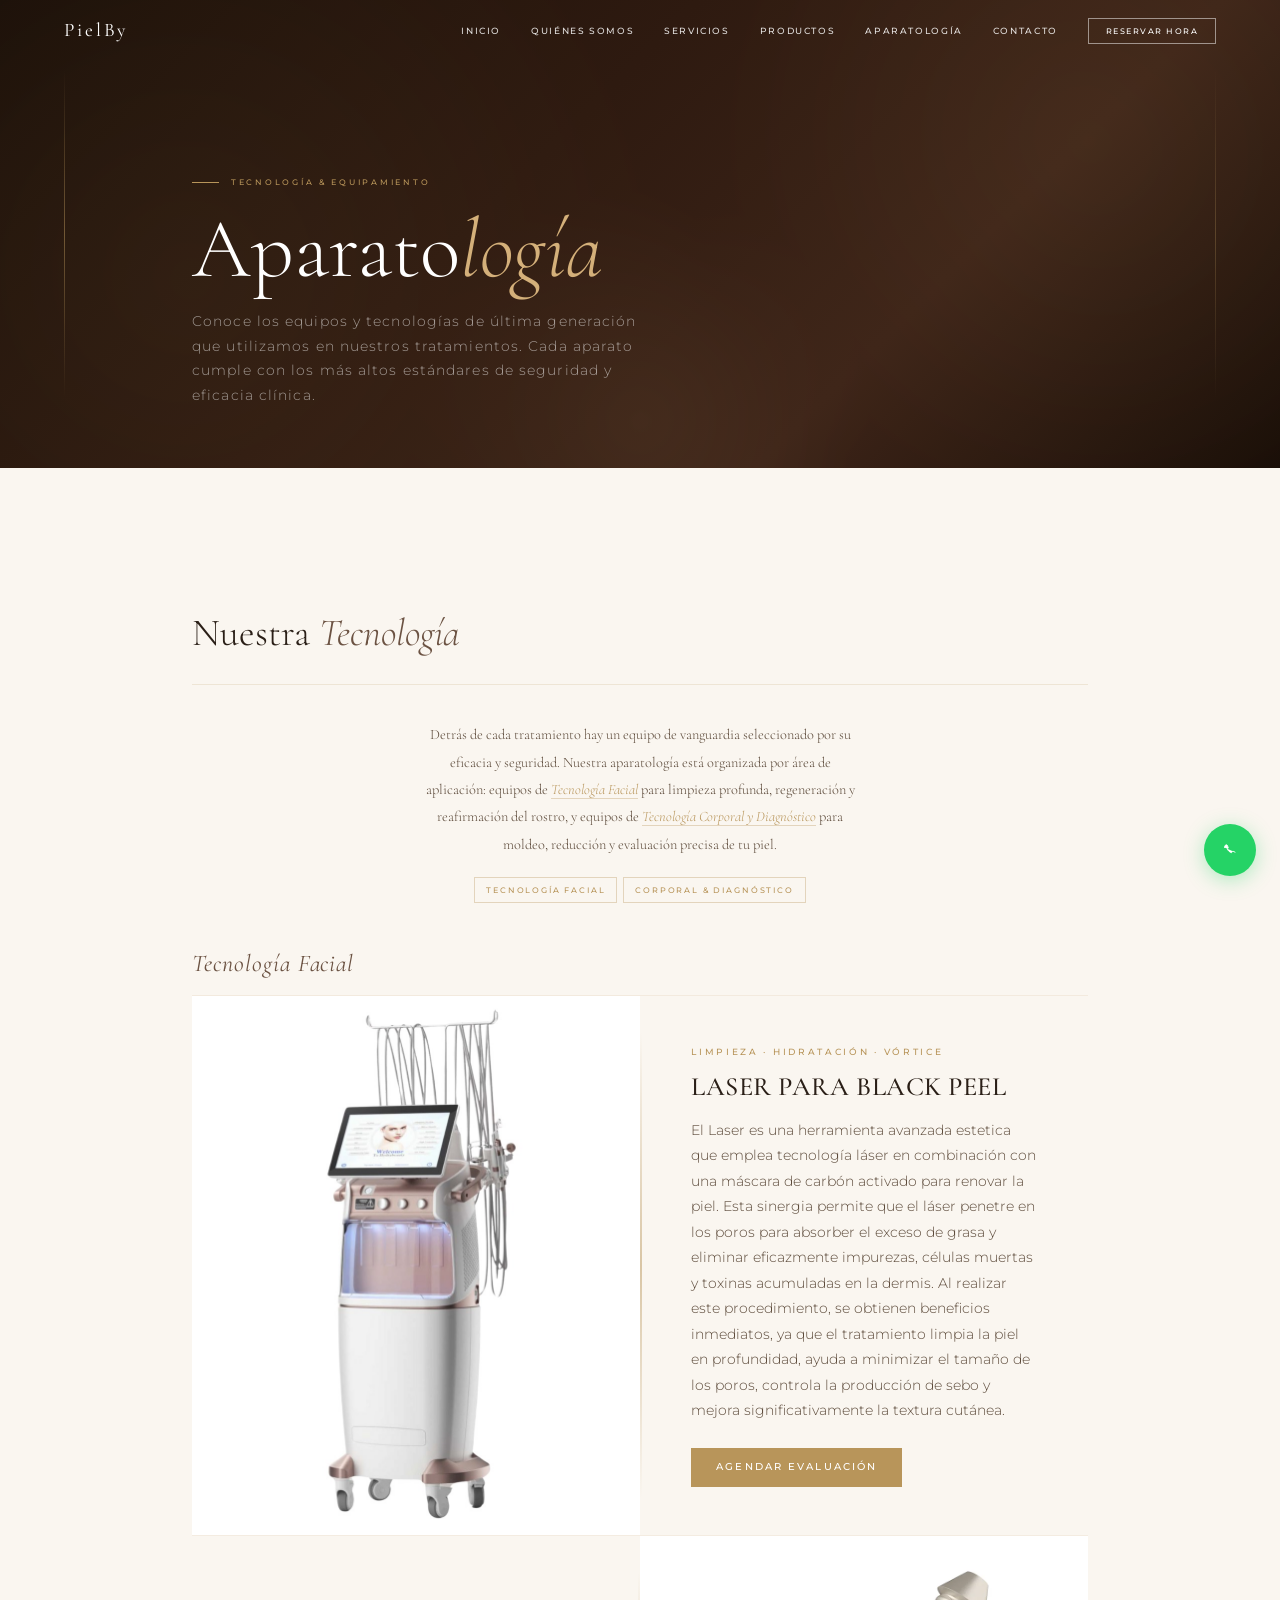
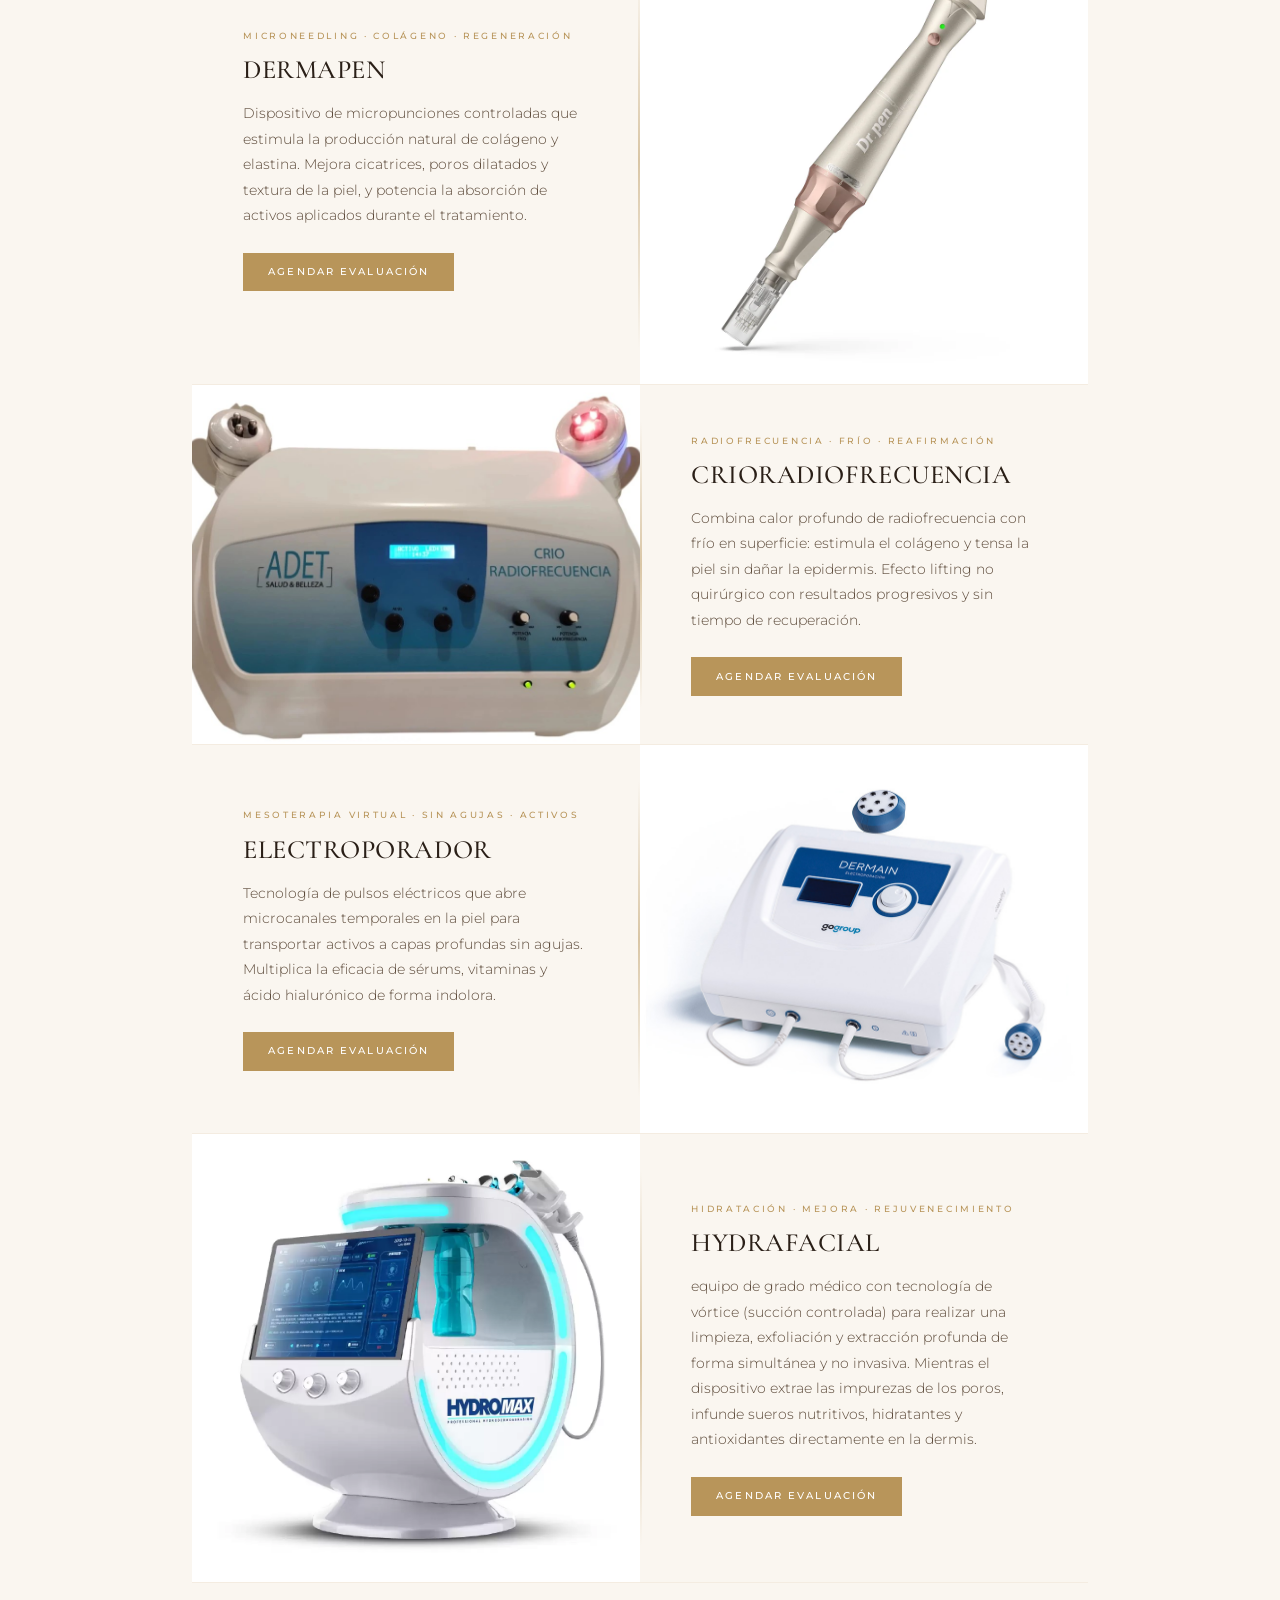
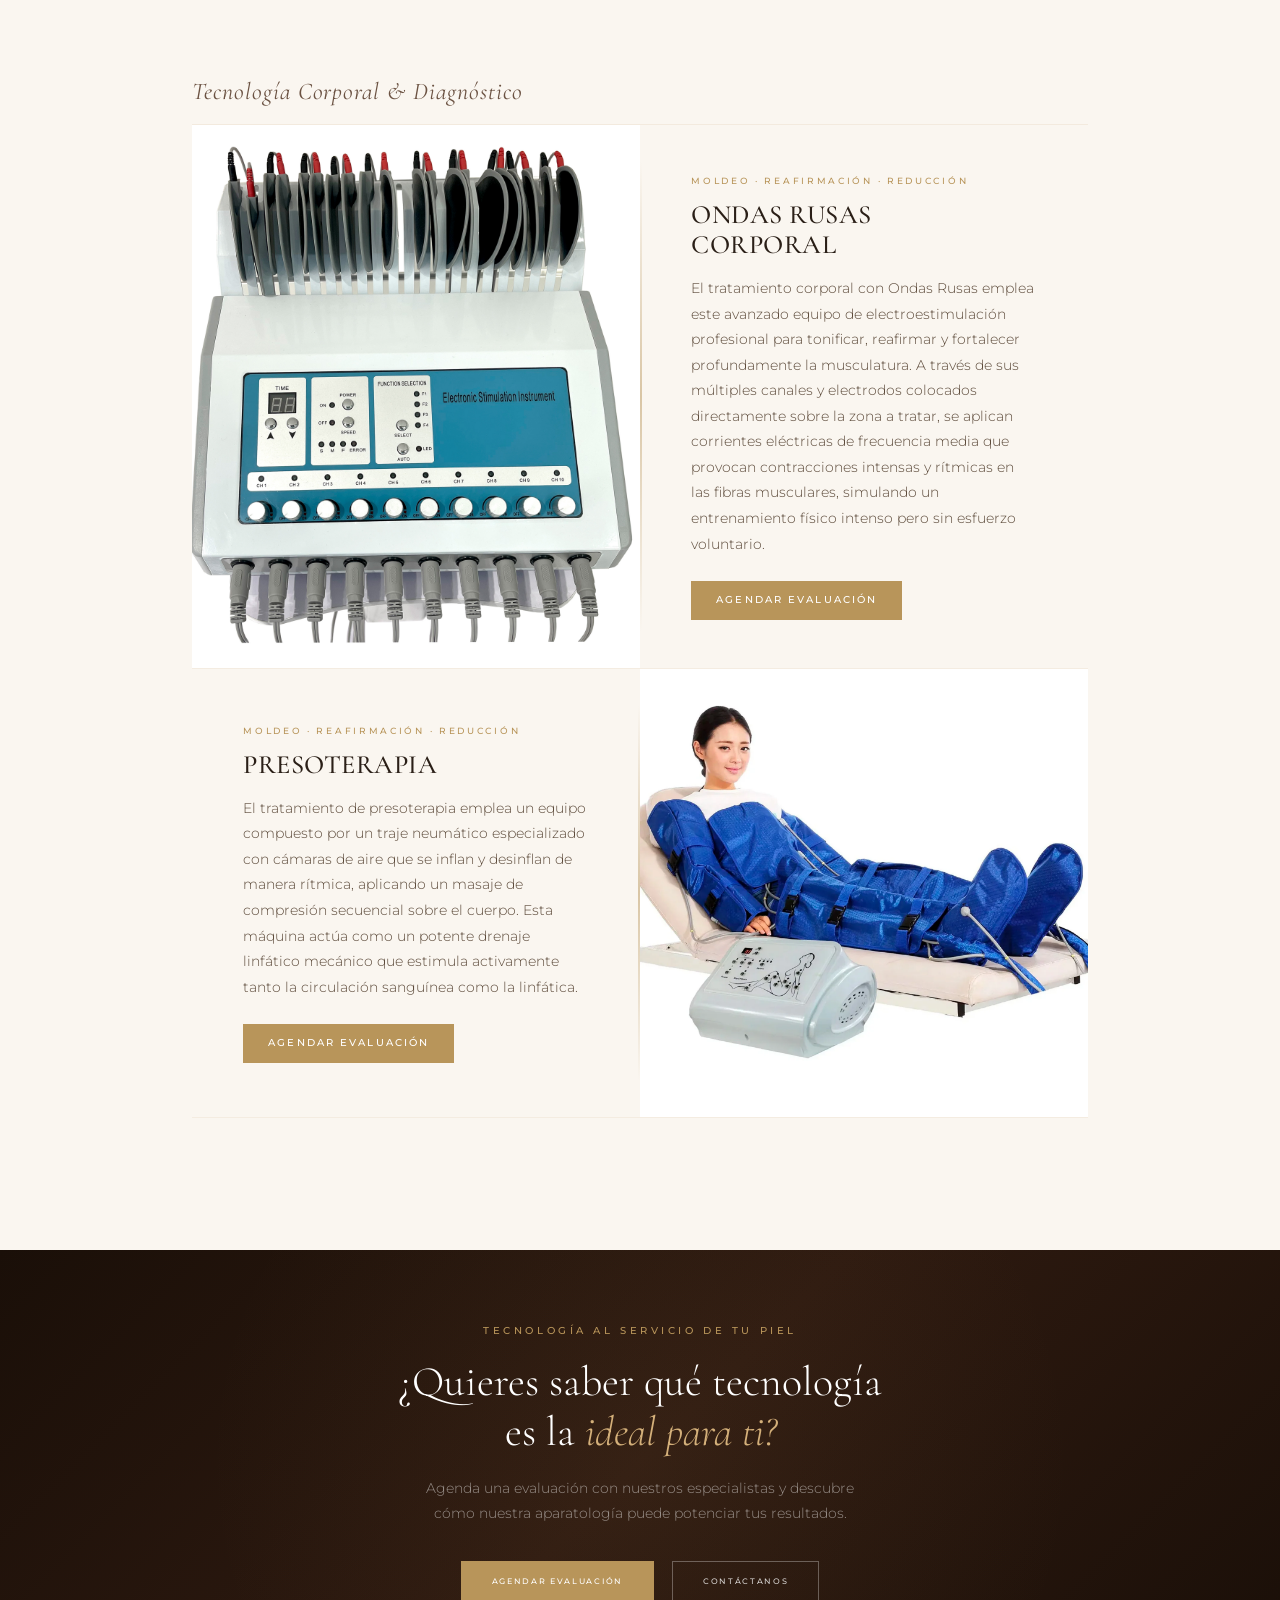
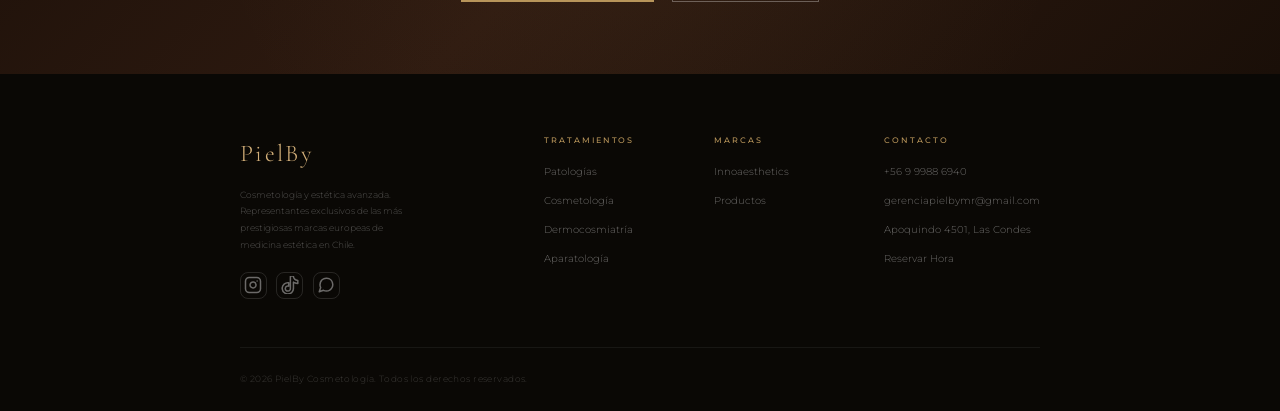
==== aparatologia.html @ c0ce4a3a "Realizando renovacion completa al apartado servicios con indicaciones entregadas, cambios en estruct" ====
<!DOCTYPE html>
<html lang="es">
<head>
  <meta charset="UTF-8" />
  <meta name="viewport" content="width=device-width, initial-scale=1.0" />
  <title>PielBy — Aparatología & Tecnología</title>
  <link rel="preconnect" href="https://fonts.googleapis.com" />
  <link rel="preconnect" href="https://fonts.gstatic.com" crossorigin />
  <link href="https://fonts.googleapis.com/css2?family=Cormorant+Garamond:ital,wght@0,300;0,400;0,500;0,600;1,300;1,400&family=Montserrat:wght@300;400;500&display=swap" rel="stylesheet" />
  <link rel="stylesheet" href="style.css">
  <link rel="icon" type="image/svg+xml" href="Recursos/favicon.svg">
  <style>

    /* ── PAGE HERO (Heredado de servicios.html) ── */
    .page-hero {
      min-height: max(52vh, 22.5rem);
      position: relative; display: flex; align-items: flex-end;
      /* Reserva la franja de la navbar: el contenido nunca queda debajo de ella */
      overflow: hidden; padding-top: calc(var(--nav-h) + 1rem); padding-bottom: 5rem;
    }
    .page-hero-bg {
      position: absolute; inset: 0;
      background: linear-gradient(135deg, #1a0f08 0%, #2e1a10 40%, #3d2418 70%, #1a0f08 100%);
    }
    .page-hero-pattern {
      position: absolute; inset: 0; opacity: 0.07;
      background-image:
        radial-gradient(circle at 15% 60%, #b8955a 0%, transparent 45%),
        radial-gradient(circle at 85% 30%, #b8955a 0%, transparent 35%),
        radial-gradient(circle at 50% 90%, #d4b07a 0%, transparent 30%);
    }
    .page-hero-line-left {
      position: absolute; left: 5vw; top: 15%; bottom: 15%;
      width: 1px; background: linear-gradient(to bottom, transparent, rgba(184,149,90,0.5), transparent);
    }
    .page-hero-line-right {
      position: absolute; right: 5vw; top: 15%; bottom: 15%;
      width: 1px; background: linear-gradient(to bottom, transparent, rgba(184,149,90,0.3), transparent);
    }
    .page-hero-content {
      position: relative; z-index: 2; padding: 0 10vw; width: 100%;
      opacity: 0; transform: translateY(20px);
      animation: heroReveal 1s ease 0.1s forwards;
    }
    @keyframes heroReveal { to { opacity:1; transform:translateY(0); } }
    .page-hero-eyebrow {
      font-size: 0.65rem; font-weight: 500; letter-spacing: 0.35em;
      text-transform: uppercase; color: var(--gold);
      margin-bottom: 1.2rem; display: flex; align-items: center; gap: 1rem;
    }
    .page-hero-eyebrow::before { content:''; width:2.25rem; height:1px; background:var(--gold); flex-shrink:0; }
    .page-hero-title {
      font-family: 'Cormorant Garamond', serif;
      font-size: clamp(3rem, 7vw, 7rem);
      font-weight: 300; line-height: 1.08; color: var(--white);
    }
    .page-hero-title em { font-style: italic; color: var(--gold-light); }
    .page-hero-sub {
      font-size: 1.15rem; font-weight: 300; letter-spacing: 0.08em;
      color: rgba(255,255,255,0.55); max-width: 50ch; line-height: 1.8; margin-top: 1.2rem;
    }

    /* ══════════════════════════════════════
       CATEGORY BLOCK (Heredado de servicios.html)
    ══════════════════════════════════════ */
    .cat-block { background: var(--cream); }

    .cat-heading {
      padding: 5rem 10vw 0;
      display: flex; align-items: flex-end; justify-content: space-between; gap: 2rem;
      flex-wrap: wrap;
    }
    .cat-title {
      font-family: 'Cormorant Garamond', serif;
      font-size: clamp(2rem, 4vw, 3.2rem);
      font-weight: 300; color: var(--text-dark); line-height: 1.1;
    }
    .cat-title em { font-style: italic; color: var(--brown-mid); }
    .cat-divider {
      margin: 2.5rem 10vw 0;
      height: 1px; background: rgba(184,149,90,0.18);
    }

    /* ── CATEGORY DESCRIPTION ── */
    .cat-desc {
      padding: 3rem 10vw 0;
      display: flex; gap: 4rem; align-items: flex-start; flex-wrap: wrap;
      justify-content: center; text-align: center;
    }
    .cat-desc-text { flex: 1; min-width: 14.5rem; }
    .cat-desc-intro {
      font-family: 'Cormorant Garamond', serif;
      font-size: clamp(1rem, 1.4vw, 1.2rem);
      font-weight: 300; color: var(--text-mid);
      line-height: 1.9; max-width: 62ch; margin: 0 auto;
    }
    .cat-desc-intro a {
      color: var(--gold); text-decoration: none;
      border-bottom: 1px solid rgba(184,149,90,0.35);
      transition: color 0.25s, border-color 0.25s; font-style: italic;
    }
    .cat-desc-intro a:hover { color: var(--brown); border-color: var(--brown); }
    .cat-desc-tags {
      display: flex; flex-wrap: wrap; gap: 0.5rem;
      margin-top: 1.6rem; justify-content: center;
    }
    .cat-desc-tag {
      font-size: 0.7rem; font-weight: 500; letter-spacing: 0.22em;
      text-transform: uppercase; color: var(--gold);
      border: 1px solid rgba(184,149,90,0.35);
      padding: 0.4rem 0.9rem; text-decoration: none;
      transition: background 0.25s, color 0.25s;
    }
    .cat-desc-tag:hover { background: var(--gold); color: var(--white); }

    /* ══════════════════════════════════════
       SUBCATEGORY BLOCK
    ══════════════════════════════════════ */
    .subcat-block { padding: 0 10vw; }
    .subcat-header {
      padding-top: 4rem;
      display: flex; align-items: center; gap: 1.5rem;
      opacity: 0; transform: translateY(16px);
      transition: opacity 0.7s ease, transform 0.7s ease;
    }
    .subcat-header.visible { opacity: 1; transform: translateY(0); }
    .subcat-title {
      font-family: 'Cormorant Garamond', serif;
      font-size: clamp(1.4rem, 2.5vw, 2rem);
      font-weight: 400; color: var(--text-dark); line-height: 1.1; letter-spacing: 0.04em;
    }
    .subcat-title em { font-style: italic; color: var(--brown-mid); }
    .subcat-divider { margin: 1.5rem 0 0; height: 1px; background: rgba(184,149,90,0.12); }
    .subcat-block .treatment-list { padding-left: 0; padding-right: 0; }
    .subcat-block .tr-body { padding-left: 4vw; padding-right: 4vw; }

    /* ══════════════════════════════════════
       TREATMENT ROW (imagen + texto)
    ══════════════════════════════════════ */
    .treatment-list { padding-bottom: 4rem; }
    .tr-row {
      display: grid; grid-template-columns: 1fr 1fr;
      min-height: 23.5rem;
      border-bottom: 1px solid rgba(184,149,90,0.1);
      opacity: 0; transform: translateY(28px);
      transition: opacity 0.8s ease, transform 0.8s ease;
    }
    .tr-row.visible { opacity:1; transform:translateY(0); }
    .tr-row:nth-child(even) { direction: rtl; }
    .tr-row:nth-child(even) > * { direction: ltr; }
    .tr-img { position: relative; overflow: hidden; background: var(--cream-dark); }
    .tr-img img { width: 100%; height: 100%; object-fit: cover; display: block; transition: transform 0.7s ease; }
    .tr-row:hover .tr-img img { transform: scale(1.04); }
    .tr-num { display: none; }
    .tr-body {
      padding: 4rem 5vw;
      display: flex; flex-direction: column; justify-content: center; position: relative;
    }
    .tr-body::before {
      content: ''; position: absolute; top: 3rem; bottom: 3rem; left: 0;
      width: 2px;
      background: linear-gradient(to bottom, transparent, var(--gold), transparent);
      opacity: 0.5;
    }
    .tr-row:nth-child(even) .tr-body::before { left: auto; right: 0; }
    .tr-tag {
      font-size: 0.75rem; font-weight: 500; letter-spacing: 0.3em;
      text-transform: uppercase; color: var(--gold); margin-bottom: 1rem;
    }
    .tr-name {
      font-family: 'Cormorant Garamond', serif;
      font-size: clamp(1.5rem, 2.6vw, 2.2rem);
      font-weight: 500; letter-spacing: 0.02em;
      text-transform: uppercase; color: var(--text-dark);
      line-height: 1.15; margin-bottom: 1.3rem;
    }
    .tr-desc {
      font-size: 1.15rem; font-weight: 300;
      color: var(--text-mid); line-height: 1.85;
      margin-bottom: 2rem; max-width: 46ch;
    }
    .tr-cta {
      display: inline-flex; align-items: center; gap: 0.6rem;
      font-size: 0.8rem; font-weight: 500; letter-spacing: 0.22em;
      text-transform: uppercase; color: var(--white);
      background: var(--gold); padding: 0.85rem 2rem;
      text-decoration: none; border: 1px solid var(--gold);
      align-self: flex-start; transition: background 0.3s, transform 0.3s;
    }
    .tr-cta:hover { background: var(--brown); border-color: var(--brown); transform: translateY(-2px); }

    /* ── CTA BANNER ── */
    .cta-banner {
      background: linear-gradient(135deg, #1a0f08 0%, #2e1a10 50%, #1a0f08 100%);
      padding: 6rem 10vw; text-align: center; position: relative; overflow: hidden;
    }
    .cta-banner::before {
      content: ''; position: absolute; inset: 0; opacity: 0.06;
      background: radial-gradient(circle at 50% 50%, #b8955a 0%, transparent 65%);
    }
    .cta-banner-inner { position: relative; z-index: 1; }
    .cta-banner-tag {
      font-size: 0.85rem; font-weight: 500; letter-spacing: 0.35em;
      text-transform: uppercase; color: var(--gold); margin-bottom: 1.5rem; display: block;
    }
    .cta-banner-title {
      font-family: 'Cormorant Garamond', serif;
      font-size: clamp(2rem, 4vw, 3.5rem);
      font-weight: 300; color: var(--white); line-height: 1.2; margin-bottom: 1.5rem;
    }
    .cta-banner-title em { font-style: italic; color: var(--gold-light); }
    .cta-banner-sub {
      font-size: 1.15rem; font-weight: 300; color: rgba(255,255,255,0.5);
      max-width: 48ch; margin: 0 auto 3rem; line-height: 1.8;
    }
    .cta-banner-actions { display: flex; gap: 1.5rem; justify-content: center; flex-wrap: wrap; }

    /* ── RESPONSIVE ── */
    @media (max-width: 900px) {
      .tr-row { grid-template-columns: 1fr; min-height: auto; }
      .tr-row:nth-child(even) { direction: ltr; }
      .tr-img { height: 300px; }
      .tr-body { padding: 3rem 6vw; }
      .tr-body::before { top:0; bottom:0; left:0 !important; right:auto !important; }
      .cat-heading { padding: 4rem 6vw 0; }
      .cat-divider { margin: 2rem 6vw 0; }
      .page-hero-content { padding: 0 6vw; }
      .cta-banner { padding: 4.5rem 6vw; }
      .cat-desc { padding: 2rem 6vw 0; gap: 2rem; }
      .subcat-block { padding: 0 6vw; }
      .subcat-block .tr-body { padding-left: 5vw; padding-right: 5vw; }
    }
    @media (max-width: 600px) {
      .tr-body { padding: 2.5rem 5vw; }
      .tr-img { height: 240px; }
      .subcat-block { padding: 0 4vw; }
    }
  </style>
</head>
<body>

<!-- NAV -->
<nav id="navbar">
  <a href="index.html" class="nav-logo">PielBy</a>
  <ul class="nav-links">
    <li><a href="/index.html#inicio">Inicio</a></li>
    <li><a href="/index.html#nosotros">Quiénes Somos</a></li>  
    <li><a href="/servicios.html">Servicios</a></li>
    <li><a href="/productos.html">Productos</a></li>
    <li><a href="/aparatologia.html">Aparatología</a></li>
    <li><a href="/index.html#contacto">Contacto</a></li>
    <li><a href="https://wa.me/56999886940" class="nav-cta">Reservar Hora</a></li>
  </ul>
  <button class="hamburger" id="hamburger" aria-label="Menú">
    <span></span><span></span><span></span>
  </button>
</nav>

<!-- MOBILE MENU -->
<div class="mobile-menu" id="mobileMenu">
  <button class="mobile-close" id="mobileClose" aria-label="Cerrar menú">✕</button>
  <a href="index.html#inicio" class="mobile-link">Inicio</a>
  <a href="index.html#nosotros" class="mobile-link">Nosotros</a>
  <a href="servicios.html" class="mobile-link">Servicios</a>
  <a href="aparatologia.html" class="mobile-link" style="color:var(--gold)">Aparatología</a>
  <a href="productos.html" class="mobile-link">Productos</a>
  <a href="index.html#contacto" class="mobile-link">Contacto</a>
  <a href="https://wa.me/56999886940" class="mobile-link" style="color: var(--gold);">Reservar Hora</a>
</div>

<!-- PAGE HERO -->
<section class="page-hero">
  <div class="page-hero-bg"></div>
  <div class="page-hero-pattern"></div>
  <div class="page-hero-line-left"></div>
  <div class="page-hero-line-right"></div>
  <div class="page-hero-content">
    <p class="page-hero-eyebrow">Tecnología & Equipamiento</p>
    <h1 class="page-hero-title">Aparato<em>logía</em></h1>
    <p class="page-hero-sub">Conoce los equipos y tecnologías de última generación que utilizamos en nuestros tratamientos. Cada aparato cumple con los más altos estándares de seguridad y eficacia clínica.</p>
  </div>
</section>

<!-- ══════════════════════════════════════════
     APARATOLOGÍA
══════════════════════════════════════════ -->
<section class="cat-block" id="aparatologia">

  <div class="cat-heading reveal">
    <div>
      <h2 class="cat-title">Nuestra <em>Tecnología</em></h2>
    </div>
  </div>
  <div class="cat-divider"></div>

  <div class="cat-desc reveal">
    <div class="cat-desc-text">
      <p class="cat-desc-intro">
        Detrás de cada tratamiento hay un equipo de vanguardia seleccionado por su eficacia y seguridad.
        Nuestra aparatología está organizada por área de aplicación:
        equipos de <a href="#ap-facial">Tecnología Facial</a> para limpieza profunda, regeneración
        y reafirmación del rostro, y equipos de <a href="#ap-corporal">Tecnología Corporal y Diagnóstico</a>
        para moldeo, reducción y evaluación precisa de tu piel.
      </p>
      <div class="cat-desc-tags">
        <a href="#ap-facial" class="cat-desc-tag">Tecnología Facial</a>
        <a href="#ap-corporal" class="cat-desc-tag">Corporal & Diagnóstico</a>
      </div>
    </div>
  </div>

  <!-- ── Subcategoría: Tecnología Facial ── -->
  <div class="subcat-block" id="ap-facial">
    <div class="subcat-header">
      <div class="subcat-info">
        <h3 class="subcat-title"><em>Tecnología Facial</em></h3>
      </div>
    </div>
    <div class="subcat-divider"></div>
    <div class="treatment-list">
      <div class="tr-row">
        <div class="tr-img">
          <img src="Recursos/img/Laser.jpeg" alt="Equipo Laser para Black Peel" loading="lazy">
          <div class="tr-num">01</div>
        </div>
        <div class="tr-body">
          <span class="tr-tag">Limpieza · Hidratación · Vórtice</span>
          <h3 class="tr-name">Laser para Black Peel</h3>
          <p class="tr-desc">El Laser es una herramienta avanzada estetica que emplea tecnología láser en combinación con una máscara de carbón activado para renovar la piel. Esta sinergia permite que el láser penetre en los poros para absorber el exceso de grasa y eliminar eficazmente impurezas, células muertas y toxinas acumuladas en la dermis. Al realizar este procedimiento, se obtienen beneficios inmediatos, ya que el tratamiento limpia la piel en profundidad, ayuda a minimizar el tamaño de los poros, controla la producción de sebo y mejora significativamente la textura cutánea.</p>
          <a href="https://wa.me/56999886940" class="tr-cta">Agendar evaluación</a>
        </div>
      </div>
      <div class="tr-row">
        <div class="tr-img">
          <img src="Recursos/img/Dermapen.webp" alt="Equipo Dermapen de microneedling" loading="lazy">
          <div class="tr-num">02</div>
        </div>
        <div class="tr-body">
          <span class="tr-tag">Microneedling · Colágeno · Regeneración</span>
          <h3 class="tr-name">Dermapen</h3>
          <p class="tr-desc">Dispositivo de micropunciones controladas que estimula la producción natural de colágeno y elastina. Mejora cicatrices, poros dilatados y textura de la piel, y potencia la absorción de activos aplicados durante el tratamiento.</p>
          <a href="https://wa.me/56999886940" class="tr-cta">Agendar evaluación</a>
        </div>
      </div>
      <div class="tr-row">
        <div class="tr-img">
          <img src="Recursos/img/Cryoradiofrecuencia.jpg" alt="Equipo de crioradiofrecuencia facial" loading="lazy">
          <div class="tr-num">03</div>
        </div>
        <div class="tr-body">
          <span class="tr-tag">Radiofrecuencia · Frío · Reafirmación</span>
          <h3 class="tr-name">Crioradiofrecuencia</h3>
          <p class="tr-desc">Combina calor profundo de radiofrecuencia con frío en superficie: estimula el colágeno y tensa la piel sin dañar la epidermis. Efecto lifting no quirúrgico con resultados progresivos y sin tiempo de recuperación.</p>
          <a href="https://wa.me/56999886940" class="tr-cta">Agendar evaluación</a>
        </div>
      </div>
      <div class="tr-row">
        <div class="tr-img">
          <img src="Recursos/img/Electroporador.jpg" alt="Electroporador de mesoterapia" loading="lazy">
          <div class="tr-num">04</div>
        </div>
        <div class="tr-body">
          <span class="tr-tag">Mesoterapia virtual · Sin agujas · Activos</span>
          <h3 class="tr-name">Electroporador</h3>
          <p class="tr-desc">Tecnología de pulsos eléctricos que abre microcanales temporales en la piel para transportar activos a capas profundas sin agujas. Multiplica la eficacia de sérums, vitaminas y ácido hialurónico de forma indolora.</p>
          <a href="https://wa.me/56999886940" class="tr-cta">Agendar evaluación</a>
        </div>
      </div>
      <div class="tr-row">
        <div class="tr-img">
          <img src="Recursos/img/Hydrafacial.webp" alt="Tecnología para la hidratacion de la piel" loading="lazy">
          <div class="tr-num">02</div>
        </div>
        <div class="tr-body">
          <span class="tr-tag">Hidratación · Mejora · Rejuvenecimiento</span>
          <h3 class="tr-name">Hydrafacial</h3>
          <p class="tr-desc">equipo de grado médico con tecnología de vórtice (succión controlada) para realizar una limpieza, exfoliación y extracción profunda de forma simultánea y no invasiva. Mientras el dispositivo extrae las impurezas de los poros, infunde sueros nutritivos, hidratantes y antioxidantes directamente en la dermis.</p>
          <a href="https://wa.me/56999886940" class="tr-cta">Agendar evaluación</a>
        </div>
      </div>
    </div>
  </div>

  <!-- ── Subcategoría: Tecnología Corporal & Diagnóstico ── -->
  <div class="subcat-block" id="ap-corporal">
    <div class="subcat-header">
      <div class="subcat-info">
        <h3 class="subcat-title"><em>Tecnología Corporal & Diagnóstico</em></h3>
      </div>
    </div>
    <div class="subcat-divider"></div>
    <div class="treatment-list">
      <div class="tr-row">
        <div class="tr-img">
          <img src="Recursos/img/Ondas Rusas.jpg" alt="Equipo de Ondas Rusas" loading="lazy">
          <div class="tr-num">01</div>
        </div>
        <div class="tr-body">
          <span class="tr-tag">Moldeo · Reafirmación · Reducción</span>
          <h3 class="tr-name">Ondas Rusas<br>Corporal</h3>
          <p class="tr-desc">El tratamiento corporal con Ondas Rusas emplea este avanzado equipo de electroestimulación profesional para tonificar, reafirmar y fortalecer profundamente la musculatura. A través de sus múltiples canales y electrodos colocados directamente sobre la zona a tratar, se aplican corrientes eléctricas de frecuencia media que provocan contracciones intensas y rítmicas en las fibras musculares, simulando un entrenamiento físico intenso pero sin esfuerzo voluntario.</p>
          <a href="https://wa.me/56999886940" class="tr-cta">Agendar evaluación</a>
        </div>
      </div>
      <div class="tr-row">
        <div class="tr-img">
          <img src="Recursos/img/Presoterapia.webp" alt="Equipo de Presoterapia" loading="lazy">
          <div class="tr-num">01</div>
        </div>
        <div class="tr-body">
          <span class="tr-tag">Moldeo · Reafirmación · Reducción</span>
          <h3 class="tr-name">Presoterapia</h3>
          <p class="tr-desc">El tratamiento de presoterapia emplea un equipo compuesto por un traje neumático especializado con cámaras de aire que se inflan y desinflan de manera rítmica, aplicando un masaje de compresión secuencial sobre el cuerpo. Esta máquina actúa como un potente drenaje linfático mecánico que estimula activamente tanto la circulación sanguínea como la linfática.</p>
          <a href="https://wa.me/56999886940" class="tr-cta">Agendar evaluación</a>
        </div>
      </div>
    </div>
  </div>

</section>

<!-- CTA BANNER -->
<div class="cta-banner">
  <div class="cta-banner-inner">
    <span class="cta-banner-tag">Tecnología al servicio de tu piel</span>
    <h2 class="cta-banner-title">¿Quieres saber qué tecnología<br>es la <em>ideal para ti?</em></h2>
    <p class="cta-banner-sub">Agenda una evaluación con nuestros especialistas y descubre cómo nuestra aparatología puede potenciar tus resultados.</p>
    <div class="cta-banner-actions">
      <a href="https://wa.me/56999886940" class="btn-primary">Agendar Evaluación</a>
      <a href="index.html#contacto" class="btn-ghost">Contáctanos</a>
    </div>
  </div>
</div>

<!-- FOOTER -->
<footer>
  <div class="footer-grid">
    <div>
      <div class="footer-brand">PielBy</div>
      <p class="footer-tagline">Cosmetología y estética avanzada. Representantes exclusivos de las más prestigiosas marcas europeas de medicina estética en Chile.</p>
      <div class="footer-social">
        <a href="https://www.instagram.com/pielbymariarodriguez_chile" target="_blank" rel="noopener" class="social-btn" aria-label="Instagram">
          <svg width="18" height="18" viewBox="0 0 24 24" fill="none" stroke="currentColor" stroke-width="2" stroke-linecap="round" stroke-linejoin="round"><rect x="2" y="2" width="20" height="20" rx="5" ry="5"></rect><path d="M16 11.37A4 4 0 1 1 12.63 8 4 4 0 0 1 16 11.37z"></path><line x1="17.5" y1="6.5" x2="17.5" y2="6.5"></line></svg>
        </a>
        <a href="https://www.tiktok.com/@pielbymariarodriguezcl" target="_blank" rel="noopener" class="social-btn" aria-label="TikTok">
          <svg width="18" height="18" viewBox="0 0 24 24" fill="none" stroke="currentColor" stroke-width="2" stroke-linecap="round" stroke-linejoin="round"><path d="M12.53.02C13.84 0 15.14.01 16.44 0c.08 1.53.63 3.09 1.75 4.17 1.12 1.11 2.7 1.62 4.24 1.79v4.03c-1.44-.05-2.89-.35-4.2-.97-.57-.26-1.1-.59-1.62-.93-.01 2.92.01 5.84-.02 8.75-.08 1.4-.54 2.79-1.35 3.94-1.31 1.92-3.58 3.17-5.91 3.21-1.43.08-2.86-.31-4.08-1.03-2.02-1.19-3.44-3.37-3.65-5.71-.02-.5-.03-1-.01-1.49.18-1.9 1.12-3.72 2.58-4.96 1.66-1.44 3.98-2.13 6.15-1.72.02 1.48-.04 2.96-.04 4.44-.99-.32-2.15-.23-3.02.37-.63.41-1.11 1.04-1.36 1.75-.21.51-.15 1.07-.14 1.61.24 1.64 1.82 3.02 3.5 2.87 1.12-.01 2.19-.66 2.77-1.61.19-.33.4-.67.41-1.06.1-1.79.06-3.57.07-5.36.01-4.03-.01-8.05.02-12.07z"></path></svg>
        </a>
        <a href="https://wa.me/56999886940" class="social-btn" aria-label="WhatsApp">
          <svg width="18" height="18" viewBox="0 0 24 24" fill="none" stroke="currentColor" stroke-width="2" stroke-linecap="round" stroke-linejoin="round"><path d="M21 11.5a8.38 8.38 0 0 1-.9 3.8 8.5 8.5 0 0 1-7.6 4.7 8.38 8.38 0 0 1-3.8-.9L3 21l1.9-5.7a8.38 8.38 0 0 1-.9-3.8 8.5 8.5 0 0 1 4.7-7.6 8.38 8.38 0 0 1 3.8-.9h.5a8.48 8.48 0 0 1 8 8v.5z"></path></svg>
        </a>
      </div>
    </div>
    <div>
      <div class="footer-col-title">Tratamientos</div>
      <ul class="footer-links">
        <li><a href="servicios.html#patologias">Patologías</a></li>
        <li><a href="servicios.html#cosmetologia">Cosmetología</a></li>
        <li><a href="servicios.html#dermocosmiatria">Dermocosmiatría</a></li>
        <li><a href="aparatologia.html">Aparatología</a></li>
      </ul>
    </div>
    <div>
      <div class="footer-col-title">Marcas</div>
      <ul class="footer-links">
        <li><a href="productos.html#innoaesthetics">Innoaesthetics</a></li>
        <li><a href="index.html#productos">Productos</a></li>
      </ul>
    </div>
    <div>
      <div class="footer-col-title">Contacto</div>
      <ul class="footer-links">
        <li><a href="tel:+56999886940">+56 9 9988 6940</a></li>
        <li><a href="mailto:gerenciapielbymr@gmail.com">gerenciapielbymr@gmail.com</a></li>
        <li><a href="https://maps.google.com/?q=Av.+Apoquindo+4501,+Las+Condes,+Santiago" target="_blank" rel="noopener">Apoquindo 4501, Las Condes</a></li>
        <li><a href="https://wa.me/56999886940">Reservar Hora</a></li>
      </ul>
    </div>
  </div>
  <div class="footer-bottom">
    <span class="footer-copy">© 2026 PielBy Cosmetología. Todos los derechos reservados.</span>
  </div>
</footer>

<!-- FLOATING WA -->
<a href="https://wa.me/56999886940" target="_blank" class="wa-float" aria-label="WhatsApp">
  <svg width="22" height="22" viewBox="0 0 24 24" fill="currentColor"><path d="M17.472 14.382c-.297-.149-1.758-.867-2.03-.967-.273-.099-.471-.148-.67.15-.197.297-.767.966-.94 1.164-.173.199-.347.223-.644.075-.297-.15-1.255-.463-2.39-1.475-.883-.788-1.48-1.761-1.653-2.059-.173-.297-.018-.458.13-.606.134-.133.298-.347.446-.52.149-.174.198-.298.298-.497.099-.198.05-.371-.025-.52-.075-.149-.669-1.612-.916-2.207-.242-.579-.487-.5 -.669 -.51 -.173 -.008 -.371 -.01 -.57 -.01 -.198 0 -.52 .074 -.792 .372 -.272 .297 -1.04 1.016 -1.04 2.479 0 1.462 1.065 2.875 1.２１３ 3.０７４ .１４９ .１９８ ₂₀₉₆ ₃.₂ ₅.₀₇₇ ₄.₄₈₇ .₇₀₉ .₃₀₆ ₁.₂₆₂ .₄₈₉ ₁.₆₉₄ .₆₂伍 .７１₂ .２２７ １.３６ .１９５ １.８７₁ .１₁８ .５７₁ -." stroke="currentColor" stroke-width="２" stroke-linecap="round" stroke-linejoin="round"></svg>
</a>

<script>
  const nav = document.getElementById('navbar');
  window.addEventListener('scroll', () => nav.classList.toggle('scrolled', window.scrollY > 60));

  document.getElementById('hamburger').addEventListener('click', () =>
    document.getElementById('mobileMenu').classList.add('open'));
  document.getElementById('mobileClose').addEventListener('click', () =>
    document.getElementById('mobileMenu').classList.remove('open'));
  document.querySelectorAll('.mobile-link').forEach(l =>
    l.addEventListener('click', () => document.getElementById('mobileMenu').classList.remove('open')));

  const revealObserver = new IntersectionObserver((entries) => {
    entries.forEach(e => { if (e.isIntersecting) { e.target.classList.add('visible'); revealObserver.unobserve(e.target); } });
  }, { threshold: 0.1 });
  document.querySelectorAll('.reveal, .subcat-header').forEach(el => revealObserver.observe(el));

  const rowObserver = new IntersectionObserver((entries) => {
    entries.forEach(e => {
      if (e.isIntersecting) {
        const rows = Array.from(e.target.closest('.treatment-list').querySelectorAll('.tr-row'));
        const idx = rows.indexOf(e.target);
        setTimeout(() => e.target.classList.add('visible'), idx * 60);
        rowObserver.unobserve(e.target);
      }
    });
  }, { threshold: 0.08 });
  document.querySelectorAll('.tr-row').forEach(el => rowObserver.observe(el));
</script>

</body>
</html>
---- style.css ----
*, *::before, *::after { box-sizing: border-box; margin: 0; padding: 0; }
img { max-width: 100%; height: auto; display: block; }
p, h1, h2, h3, a, span { overflow-wrap: break-word; word-wrap: break-word; }

:root {
  --cream: #faf6f0;
  --cream-dark: #f2ece0;
  --gold: #b8955a;
  --gold-light: #d4b07a;
  --gold-pale: #f0e6d0;
  --brown: #4a3728;
  --brown-mid: #6b5242;
  --text-dark: #2a1f17;
  --text-mid: #5c4a3a;
  --text-light: #9c8070;
  --white: #ffffff;
  --black: #0a0805;
  --rose: #c4897a;
  --sage: #8a9e8c;
  --nav-h: 5rem;
}

p {
  font-size: 1.15rem;
}

html { scroll-behavior: smooth; font-size: clamp(0.75rem, 0.9375vw, 1.25rem); scroll-padding-top: calc(var(--nav-h) + 1rem); }
[id] { scroll-margin-top: calc(var(--nav-h) + 1rem); }

body {
  font-family: 'Montserrat', sans-serif;
  overflow-x: hidden;
  width: 100%;
  max-width: 100vw;
  word-wrap: break-word;
  overflow-wrap: break-word;
  -webkit-font-smoothing: antialiased;
  background: var(--cream);
  color: var(--text-dark);
  line-height: 1.7;
}

/* ── NAV CON ANIMACIÓN ── */
#navbar {
  position: fixed; 
  top: 0; 
  width: 100%; 
  z-index: 100;
  height: var(--nav-h);
  padding: 0 5vw;
  display: flex; 
  align-items: center; 
  justify-content: space-between;
  background: transparent; 
  transition: background 0.5s, box-shadow 0.4s;
  animation: navSlideDown 0.8s cubic-bezier(0.165, 0.84, 0.44, 1);
}
@keyframes navSlideDown { from { transform: translateY(-100%); } to { transform: translateY(0); } }

#navbar.scrolled {
  background: rgba(250, 246, 240, 0.96);
  box-shadow: 0 1px 0 rgba(184,149,90,0.2);
  backdrop-filter: blur(10px);
}
.nav-logo {
  font-family: 'Cormorant Garamond', serif;
  font-size: 1.6rem;
  font-weight: 400;
  letter-spacing: 0.15em;
  color: var(--white);
  text-decoration: none;
  transition: color 0.4s;
}
#navbar.scrolled .nav-logo { color: var(--brown); }

.nav-links { display: flex; gap: 2.5rem; list-style: none; align-items: center; }
.nav-links a {
  font-size: 0.75rem;
  font-weight: 500;
  letter-spacing: 0.18em;
  text-transform: uppercase;
  color: rgba(255,255,255,0.85);
  text-decoration: none;
  transition: color 0.3s;
  position: relative;
}
.nav-links a::after {
  content: ''; position: absolute; bottom: -6px; left: 0; width: 0%; height: 1px;
  background: var(--gold); transition: width 0.3s cubic-bezier(0.165, 0.84, 0.44, 1);
}
.nav-links a:hover::after { width: 100%; }

#navbar.scrolled .nav-links a { color: var(--text-mid); }
.nav-links a:hover { color: var(--gold); }
.nav-cta {
  font-size: 0.7rem !important;
  letter-spacing: 0.2em;
  text-transform: uppercase;
  padding: 0.6rem 1.4rem;
  border: 1px solid rgba(255,255,255,0.5);
  border-radius: 0;
  color: var(--white) !important;
  transition: background 0.3s, border-color 0.3s, color 0.3s !important;
}
.nav-cta:hover { background: var(--gold) !important; border-color: var(--gold) !important; color: var(--white) !important; }
#navbar.scrolled .nav-cta { border-color: var(--gold) !important; color: var(--gold) !important; }
#navbar.scrolled .nav-cta:hover { background: var(--gold) !important; color: var(--white) !important; }

/* Hamburger */
.hamburger {
  display: none; flex-direction: column; gap: 5px; cursor: pointer; background: none; border: none; padding: 4px;
}
.hamburger span { width: 24px; height: 1px; background: var(--white); display: block; transition: transform 0.4s cubic-bezier(0.165, 0.84, 0.44, 1), background 0.3s, opacity 0.3s; }
.hamburger:hover span:nth-child(1) { transform: translateY(-3px); }
.hamburger:hover span:nth-child(3) { transform: translateY(3px); }
#navbar.scrolled .hamburger span { background: var(--brown); }

.mobile-menu {
  display: flex; position: fixed; top: 0; left: 0; right: 0; bottom: 0;
  background: rgba(250, 246, 240, 0.98); backdrop-filter: blur(10px);
  z-index: 200; flex-direction: column;
  align-items: center; justify-content: center; gap: 2.5rem;
  opacity: 0; visibility: hidden;
  transition: opacity 0.4s ease, visibility 0.4s, backdrop-filter 0.4s ease;
}
.mobile-menu.open { opacity: 1; visibility: visible; }
.mobile-link {
  transform: translateY(20px); opacity: 0; transition: transform 0.4s ease, opacity 0.4s ease;
}
.mobile-menu.open .mobile-link { transform: translateY(0); opacity: 1; }
.mobile-menu.open .mobile-link:nth-child(2) { transition-delay: 0.05s; }
.mobile-menu.open .mobile-link:nth-child(3) { transition-delay: 0.1s; }
.mobile-menu.open .mobile-link:nth-child(4) { transition-delay: 0.15s; }
.mobile-menu.open .mobile-link:nth-child(5) { transition-delay: 0.2s; }
.mobile-menu.open .mobile-link:nth-child(6) { transition-delay: 0.25s; }
.mobile-menu.open .mobile-link:nth-child(7) { transition-delay: 0.3s; }
.mobile-menu.open .mobile-link:nth-child(8) { transition-delay: 0.35s; }
.mobile-menu a {
  font-family: 'Cormorant Garamond', serif;
  font-size: 2rem; font-weight: 300; letter-spacing: 0.1em;
  color: var(--brown); text-decoration: none;
}
.mobile-close { position: absolute; top: 1.5rem; right: 5vw; font-size: 1.5rem; cursor: pointer; background: none; border: none; color: var(--brown); }

/* ── HERO ── */
.hero {
  height: 100vh; 
  height: 100dvh; 
  min-height: 33.5rem;
  position: relative; 
  display: flex; 
  align-items: center;
  overflow: hidden;
  padding-top: calc(var(--nav-h) + 8rem);
}
.hero-bg {
  position: absolute; inset: 0;
  background: linear-gradient(135deg, #1a0f08 0%, #2e1a10 40%, #3d2418 70%, #1a0f08 100%);
}
.hero-pattern {
  position: absolute; inset: 0; opacity: 0.06;
  background-image: radial-gradient(circle at 20% 50%, #b8955a 0%, transparent 50%),
                    radial-gradient(circle at 80% 20%, #b8955a 0%, transparent 40%),
                    radial-gradient(circle at 60% 80%, #d4b07a 0%, transparent 35%);
}
.hero-line-left {
  position: absolute; left: 5vw; top: 20%; bottom: 20%;
  width: 1px; background: linear-gradient(to bottom, transparent, rgba(184,149,90,0.5), transparent);
}
.hero-line-right {
  position: absolute; right: 5vw; top: 20%; bottom: 20%;
  width: 1px; background: linear-gradient(to bottom, transparent, rgba(184,149,90,0.3), transparent);
}
.hero-content {
  position: relative; z-index: 2;
  padding: 0 10vw; width: 100%;
  opacity: 0; transform: translateY(30px);
  animation: heroReveal 1.2s ease 0.1s forwards;
  display: flex;
  justify-content: space-between; 
  align-items: center; 
  gap: 3rem; 
}
.hero-text {
  width: auto;
  flex: 1 1 55%;
  min-width: 0;
}
.hero-image {
  flex: 40%;
  min-width: 0;
  width: 100%;
  display: flex;
  justify-content: center;
  align-items: center;
}

.contenedor-limitado {
  width: 100%;
  max-width: 37.5rem;
  margin: 0 auto;
  overflow: visible;
  text-align: center;
  display: flex;
  flex-direction: column;
  align-items: center;
} 

.hero-image img {
  width: 100%;
  max-width: 29.75rem;
  height: auto;
  border-radius: 12px;
  box-shadow: 0 20px 40px rgba(0,0,0,0.3); 
  object-fit: cover;
}
@keyframes heroReveal { to { opacity:1; transform:translateY(0); } }

.hero-eyebrow {
  font-size: 0.65rem; font-weight: 500; letter-spacing: 0.35em;
  text-transform: uppercase; color: var(--gold);
  margin-bottom: 1.5rem; display: flex; align-items: center; gap: 1rem;
}
.hero-eyebrow::before {
  content: ''; width: 2.25rem; height: 1px; background: var(--gold); flex-shrink: 0;
}
.hero-title {
  font-family: 'Cormorant Garamond', serif;
  font-size: clamp(2rem, 4.5vw, 4.5rem);
  font-weight: 300; line-height: 1.1;
  color: var(--white); letter-spacing: -0.01em;
  margin-bottom: 1.5rem;
}
.hero-title em { font-style: italic; color: var(--gold-light); }
.hero-subtitle {
  font-size: 0.95rem; font-weight: 300; letter-spacing: 0.08em;
  color: rgba(255,255,255,0.7); max-width: 40ch; line-height: 1.8;
  margin-bottom: 3rem;
}
.hero-actions { display: flex; gap: 1.2rem; flex-wrap: wrap; }

/* ── BOTONES GLOBALES ── */
.btn-primary {
  font-size: 0.7rem; font-weight: 500; letter-spacing: 0.2em;
  text-transform: uppercase; text-decoration: none;
  padding: 1rem 2.5rem; background: var(--gold);
  color: var(--white); border: 1px solid var(--gold);
  transition: background 0.3s, transform 0.3s;
  display: inline-block;
}
.btn-primary:hover { background: var(--gold-light); transform: translateY(-2px); }

.btn-ghost {
  font-size: 0.7rem; font-weight: 500; letter-spacing: 0.2em;
  text-transform: uppercase; text-decoration: none;
  padding: 1rem 2.5rem; background: transparent;
  color: rgba(255,255,255,0.8); border: 1px solid rgba(255,255,255,0.3);
  transition: border-color 0.3s, color 0.3s, background 0.3s;
  display: inline-block;
}
.btn-ghost:hover { border-color: var(--gold); color: var(--gold-light); }

.btn-brown-outline {
  font-size: 0.75rem; font-weight: 400; letter-spacing: 0.25em;
  text-transform: uppercase; text-decoration: none;
  padding: 1.1rem 2.8rem; background: transparent;
  color: var(--brown); border: 1px solid var(--brown);
  transition: all 0.4s ease;
  display: inline-block; margin-top: 1.5rem;
}
.btn-brown-outline:hover { 
  background: var(--gold); border-color: var(--gold); 
  color: var(--white); transform: translateY(-4px);
  box-shadow: 0 10px 25px rgba(184, 149, 90, 0.25);
}

/* ── STATS RIBBON ── */
.stats-ribbon {
  background: var(--brown); 
  display: flex; justify-content: center; flex-wrap: wrap; gap: 0;
}
.stat-item {
  padding: 1.5rem 3rem; text-align: center;
  border-right: 1px solid rgba(255,255,255,0.1);
  flex: 1; min-width: 8.5rem;
}
.stat-item:last-child { border-right: none; }
.stat-number {
  font-family: 'Cormorant Garamond', serif;
  font-size: 2.2rem; font-weight: 400; color: var(--gold-light);
  display: block; line-height: 1;
}
.stat-label { font-size: 0.65rem; letter-spacing: 0.2em; text-transform: uppercase; color: rgba(255,255,255,0.5); margin-top: 0.3rem; display: block;}

/* ── SECTION BASE ── */
section { 
  width: 100%; 
  display: block;
  padding: 7rem 5vw; 
}
.section-tag {
  font-family: 'Cormorant Garamond', serif;
  font-size: 1.6rem; font-weight: 500; font-style: italic; letter-spacing: 0.05em;
  color: var(--brown);
  display: inline-flex; align-items: center; justify-content: center; gap: 0.8rem; margin-bottom: 1.5rem;
  padding: 0.5rem 2rem;
  background: rgba(184, 149, 90, 0.08); 
  border: 1px solid rgba(184, 149, 90, 0.3);
  border-radius: 40px;
  box-shadow: 0 4px 15px rgba(184, 149, 90, 0.03);
}
.section-title {
  font-family: 'Cormorant Garamond', serif;
  font-size: clamp(2rem, 4vw, 3.5rem);
  font-weight: 300; line-height: 1.15; color: var(--text-dark);
}
.section-title em { font-style: italic; color: var(--brown-mid); }

/* ── ABOUT ── */
.about { background: var(--white); }
.about-grid { display: grid; grid-template-columns: 1fr 1fr; gap: 6rem; align-items: center; max-width: 66.7rem; margin: 0 auto; }
.about-visual { position: relative; overflow: visible; padding-bottom: 1.5rem; padding-right: 1.5rem; }
.about-img-frame {
  width: 100%; 
  aspect-ratio: 4/5; 
  height: auto;
  background: linear-gradient(145deg, var(--cream-dark) 0%, var(--gold-pale) 100%);
  position: relative; overflow: hidden;
}

/* ── INTRO BLOCK POST-STATS ── */
.intro-block {
  background: var(--white);
  padding: 7rem 5vw;
  position: relative;
}
.intro-container {
  max-width: 52rem;
  margin: 0 auto;
  text-align: center;
}

/* Sello Innoaesthetics */
.intro-partner {
  display: inline-flex;
  flex-direction: column;
  align-items: center;
  padding: 1rem 2.5rem;
  background: rgba(184, 149, 90, 0.05);
  border: 1px solid rgba(184, 149, 90, 0.2);
  border-radius: 50px;
  margin-bottom: 3.5rem;
  transition: transform 0.3s, box-shadow 0.3s;
}
.intro-partner:hover {
  transform: translateY(-3px);
  box-shadow: 0 10px 25px rgba(184, 149, 90, 0.08);
}
.partner-icon {
  color: var(--gold);
  font-size: 1.2rem;
  margin-bottom: 0.3rem;
  line-height: 1;
}
.partner-text {
  font-size: 1rem;
  color: var(--text-mid);
  letter-spacing: 0.05em;
  margin: 0;
}
.partner-text strong {
  color: var(--brown);
  font-weight: 600;
  text-transform: uppercase;
}
.partner-text em {
  color: var(--gold);
  font-style: italic;
  font-family: 'Cormorant Garamond', serif;
  font-size: 1.5rem;
}

/* Título de Impacto */
.intro-statement {
  font-family: 'Cormorant Garamond', serif;
  font-size: clamp(2rem, 4vw, 3rem);
  font-weight: 300;
  color: var(--brown);
  line-height: 1.25;
  margin-bottom: 1.5rem;
}
.intro-statement em {
  color: var(--gold);
  font-style: italic;
}

/* Texto de descripción */
.intro-text {
  font-size: 1.15rem;
  color: var(--text-mid);
  line-height: 1.8;
  max-width: 48ch;
  margin: 0 auto 3.5rem;
}
.intro-text strong {
  color: var(--gold);
  font-weight: 500;
}

/* Cierre Decorativo (Líneas y Frase) */
.intro-hook-wrapper {
  display: flex;
  align-items: center;
  justify-content: center;
  gap: 1.5rem;
}
.hook-line {
  height: 1px;
  width: 5rem;
  background: linear-gradient(to right, transparent, rgba(184, 149, 90, 0.5), transparent);
}
.intro-hook {
  font-family: 'Cormorant Garamond', serif;
  font-size: 1.45rem;
  font-style: italic;
  color: var(--gold);
  margin: 0;
}

/* Responsivo para móviles */
@media (max-width: 768px) {
  .intro-partner {
    padding: 1rem 1.5rem;
    border-radius: 20px;
  }
  .hook-line {
    width: 2rem;
  }
}

/* ── MEJORAS VISUALES ABOUT ── */
.about {
  position: relative;
  background: var(--white);
  overflow: hidden; /* Evita que el decorativo ensanche la pantalla */
}

.about-bg-decor {
  position: absolute;
  top: -10%;
  right: -5%;
  width: 45rem;
  height: 45rem;
  background: radial-gradient(circle, rgba(184, 149, 90, 0.04) 0%, rgba(255, 255, 255, 0) 65%);
  z-index: 0;
  pointer-events: none;
}

.about-grid {
  position: relative;
  z-index: 1;
}

/* Pie de foto de la fundadora */
.about-caption {
  text-align: center;
  margin-top: 2rem;
  font-size: 0.8rem;
  color: var(--text-light);
  text-transform: uppercase;
  letter-spacing: 0.15em;
  line-height: 1.6;
}
.about-caption strong {
  color: var(--brown-mid);
  font-weight: 600;
}

/* Sello / Badge flotante */
.about-badge-new {
  position: absolute;
  bottom: -2.5rem;
  right: -2.5rem;
  width: 8.5rem;
  height: 8.5rem;
  background: var(--cream);
  border-radius: 50%;
  display: flex;
  align-items: center;
  justify-content: center;
  z-index: 3;
  box-shadow: 0 15px 35px rgba(74, 55, 40, 0.12);
  border: 1px solid rgba(184, 149, 90, 0.2);
}
.badge-ring {
  position: absolute;
  inset: 6px;
  border: 1px dashed var(--gold);
  border-radius: 50%;
  animation: spinRing 25s linear infinite;
}
@keyframes spinRing { 100% { transform: rotate(360deg); } }

.badge-content {
  text-align: center;
  display: flex;
  flex-direction: column;
  align-items: center;
}
.badge-number {
  font-family: 'Cormorant Garamond', serif;
  font-size: 2.8rem;
  line-height: 1;
  color: var(--gold);
}
.badge-text {
  font-size: 0.55rem;
  text-transform: uppercase;
  letter-spacing: 0.2em;
  color: var(--brown);
  margin-top: 0.2rem;
  font-weight: 600;
  line-height: 1.4;
}

.about-eyebrow {
  font-size: 0.75rem;
  letter-spacing: 0.25em;
  text-transform: uppercase;
  color: var(--gold);
  margin-bottom: 0.5rem;
  font-weight: 600;
}

/* Cita destacada inicial */
.about-quote-box {
  position: relative;
  padding-left: 2rem;
  margin: 2rem 0;
  border-left: 2px solid var(--gold);
}
.quote-icon {
  position: absolute;
  top: -1.2rem;
  left: -0.8rem;
  font-family: 'Cormorant Garamond', serif;
  font-size: 5rem;
  color: rgba(184, 149, 90, 0.15);
  line-height: 1;
  user-select: none;
}
.about-quote-box .about-lead {
  font-family: 'Cormorant Garamond', serif;
  font-size: 1.45rem;
  font-weight: 400;
  font-style: italic;
  color: var(--brown-mid);
  line-height: 1.5;
  margin: 0;
  position: relative;
  z-index: 1;
}

/* Caja sutil final */
.about-highlight {
  margin-top: 2.5rem;
  padding: 1.8rem;
  background: rgba(184, 149, 90, 0.05);
  border-radius: 8px;
  border: 1px solid rgba(184, 149, 90, 0.15);
  position: relative;
}
.about-highlight p {
  font-size: 1.35rem;
  font-family: 'Cormorant Garamond', serif;
  color: var(--brown);
  margin: 0;
  line-height: 1.5;
  font-style: italic;
}
.about-highlight strong {
  color: var(--gold);
  font-size: 0.85rem;
  font-family: 'Montserrat', sans-serif;
  text-transform: uppercase;
  letter-spacing: 0.2em;
  display: block;
  margin-bottom: 0.8rem;
  font-style: normal;
}

/* Firma decorativa */
.about-signature {
  margin-top: 2rem;
  text-align: right;
  padding-right: 1rem;
}
.signature-font {
  font-family: 'Cormorant Garamond', serif;
  font-size: 2.8rem;
  font-style: italic;
  font-weight: 300;
  color: rgba(184, 149, 90, 0.6);
  user-select: none;
}

/* Asegurar que en móviles el Badge no se salga de la pantalla */
@media (max-width: 768px) {
  .about-badge-new {
    bottom: -1.5rem;
    right: -1rem;
    width: 7rem;
    height: 7rem;
  }
  .badge-number { font-size: 2.2rem; }
  .badge-text { font-size: 0.5rem; }
}

/* 1. El frame exterior define el tamaño (por aspect-ratio) y NO recorta,
      para que el sello "15 años" pueda sobresalir sin cortarse */
.about-img-frame {
  position: relative;
  overflow: visible;     /* clave: antes era "hidden" y cortaba el badge */
  width: 100%;
  aspect-ratio: 4 / 5;
  height: auto;
}

/* 2. Un contenedor interno absoluto es el único que recorta la imagen,
      el marco y el brillo, dejando el badge fuera de su alcance */
.about-img-clip {
  position: absolute;
  inset: 0;
  overflow: hidden;
  background: linear-gradient(145deg, var(--cream-dark) 0%, var(--gold-pale) 100%);
}

/* Capa de destello */
.about-img-clip::after {
  content: '';
  position: absolute;
  inset: 0;
  background: radial-gradient(ellipse at 60% 40%, rgba(184,149,90,0.25) 0%, transparent 70%);
  pointer-events: none;
  z-index: 2;
}

/* Capa del marco marrón de 1px */
.about-img-overlay {
  position: absolute;
  /* Si ves que se desborda o se descuadra, ajusta estos 4 bordes: */
  top: 0.9rem;
  bottom: 0.9rem;
  left: 0.9rem;
  right: 0.9rem;
  border: 1px solid rgba(184,149,90,0.4);
  z-index: 3;            /* Nos aseguramos de que quede por encima de la imagen */
  pointer-events: none;
}

/* La imagen real: llena su contenedor sin deformarse y sin dejar espacios,
   independiente de la proporción original de la foto */
.about-img {
  position: absolute;
  inset: 0;
  width: 100%;
  height: 100%;
  object-fit: cover;
  object-position: center 20%;
  display: block;
  z-index: 1;
}
.about-text { padding: 1rem 0; }
.about-lead {
  font-family: 'Cormorant Garamond', serif;
  font-size: 1.4rem; font-weight: 300; font-style: italic;
  color: var(--brown-mid); line-height: 1.6; margin: 1.5rem 0;
}
.about-body { font-size: 1.15rem; font-weight: 400; line-height: 1.9; color: var(--text-mid); margin-bottom: 1.2rem; }

/* ── QUÉ NOS DIFERENCIA (ESTILO PILARES + ICONOS) ── */
.differentiators {
  background: var(--cream-dark);
  padding: 7rem 5vw;
  position: relative;
}
.diff-container {
  max-width: 66.7rem;
  margin: 0 auto;
}
.diff-header {
  text-align: center;
  margin-bottom: 4rem;
}

/* Rejilla de 2 columnas */
.diff-grid {
  display: grid; 
  grid-template-columns: repeat(2, 1fr); 
  gap: 2.5rem;
}

/* Tarjeta estructurada como un pilar */
.diff-card {
  background: var(--white);
  padding: 4.5rem 3rem;
  position: relative;
  border: 1px solid rgba(184, 149, 90, 0.1);
  border-radius: 2px;
  display: flex;
  flex-direction: column;
  align-items: center;
  text-align: center;
  transition: transform 0.4s cubic-bezier(0.165, 0.84, 0.44, 1), box-shadow 0.4s;
  z-index: 1;
}

.diff-card:hover {
  transform: translateY(-8px);
  box-shadow: 0 20px 40px rgba(74, 55, 40, 0.08);
}

/* Número gigante como marca de agua en el centro */
.diff-num {
  position: absolute;
  top: 50%;
  left: 50%;
  transform: translate(-50%, -50%);
  font-family: 'Cormorant Garamond', serif;
  font-size: 11rem;
  font-weight: 300;
  color: rgba(184, 149, 90, 0.04);
  line-height: 1;
  z-index: 0;
  user-select: none;
  transition: color 0.5s, transform 0.5s;
}
.diff-card:hover .diff-num {
  color: rgba(184, 149, 90, 0.08);
  transform: translate(-50%, -55%) scale(1.05);
}

/* Contenedor del Ícono */
.diff-icon-wrapper {
  width: 4.2rem;
  height: 4.2rem;
  background: var(--cream);
  border: 1px solid rgba(184, 149, 90, 0.2);
  border-radius: 50%;
  display: flex;
  align-items: center;
  justify-content: center;
  margin-bottom: 1.5rem;
  position: relative;
  z-index: 2;
  color: var(--brown);
  transition: all 0.4s cubic-bezier(0.165, 0.84, 0.44, 1);
}
.diff-card:hover .diff-icon-wrapper {
  background: var(--gold);
  color: var(--white);
  border-color: var(--gold);
  transform: scale(1.1) translateY(-3px);
  box-shadow: 0 10px 20px rgba(184, 149, 90, 0.2);
}

/* Títulos finos */
.diff-title {
  position: relative;
  color: var(--brown); 
  font-family: 'Cormorant Garamond', serif; 
  font-weight: 300; 
  font-size: 1.8rem; 
  line-height: 1.25;
  margin-bottom: 1.5rem;
  z-index: 2;
  width: 100%;
}
.diff-title em {
  font-style: italic;
  color: var(--gold);
}

/* Separador horizontal decorativo */
.diff-separator {
  width: 40px;
  height: 1px;
  background: var(--gold);
  margin: 0 auto 1.5rem;
  position: relative;
  z-index: 2;
  transition: width 0.4s ease;
}
.diff-card:hover .diff-separator {
  width: 80px;
}

/* Textos base */
.diff-text {
  position: relative;
  color: var(--text-mid);
  font-size: 1.05rem;
  line-height: 1.8;
  z-index: 2;
}

/* ── ADORNOS DE LOS MARCOS (ESQUINAS) ── */
.diff-card::before, 
.diff-card::after {
  content: '';
  position: absolute;
  width: 25px;
  height: 25px;
  border: 1px solid var(--gold);
  opacity: 0.3;
  transition: all 0.5s cubic-bezier(0.165, 0.84, 0.44, 1);
  z-index: 2;
  pointer-events: none;
}
.diff-card::before {
  top: 15px; left: 15px;
  border-right: none; border-bottom: none;
}
.diff-card::after {
  bottom: 15px; right: 15px;
  border-left: none; border-top: none;
}

.diff-decor {
  position: absolute; inset: 0; pointer-events: none; z-index: 2;
}
.diff-decor::before, 
.diff-decor::after {
  content: '';
  position: absolute;
  width: 25px;
  height: 25px;
  border: 1px solid var(--gold);
  opacity: 0.3;
  transition: all 0.5s cubic-bezier(0.165, 0.84, 0.44, 1);
}
.diff-decor::before {
  top: 15px; right: 15px;
  border-left: none; border-bottom: none;
}
.diff-decor::after {
  bottom: 15px; left: 15px;
  border-right: none; border-top: none;
}

/* Animación de los marcos al hacer Hover */
.diff-card:hover::before, 
.diff-card:hover::after,
.diff-card:hover .diff-decor::before, 
.diff-card:hover .diff-decor::after {
  width: calc(50% - 15px);
  height: calc(50% - 15px);
  opacity: 0.8;
}

/* Responsivo para móviles */
@media (max-width: 768px) {
  .diff-grid {
    grid-template-columns: 1fr;
    gap: 2rem;
  }
  .diff-card {
    padding: 3.5rem 2rem;
  }
  .diff-title {
    font-size: 1.6rem;
  }
}/* ── QUÉ NOS DIFERENCIA (ESTILO PILARES + ICONOS) ── */
.differentiators {
  background: var(--cream-dark);
  padding: 7rem 5vw;
  position: relative;
}
.diff-container {
  max-width: 66.7rem;
  margin: 0 auto;
}
.diff-header {
  text-align: center;
  margin-bottom: 4rem;
}

/* Rejilla de 2 columnas */
.diff-grid {
  display: grid; 
  grid-template-columns: repeat(2, 1fr); 
  gap: 2.5rem;
}

/* Tarjeta estructurada como un pilar */
.diff-card {
  background: var(--white);
  padding: 4.5rem 3rem;
  position: relative;
  border: 1px solid rgba(184, 149, 90, 0.1);
  border-radius: 2px;
  display: flex;
  flex-direction: column;
  align-items: center;
  text-align: center;
  transition: transform 0.4s cubic-bezier(0.165, 0.84, 0.44, 1), box-shadow 0.4s;
  z-index: 1;
}

.diff-card:hover {
  transform: translateY(-8px);
  box-shadow: 0 20px 40px rgba(74, 55, 40, 0.08);
}

/* Número gigante como marca de agua en el centro */
.diff-num {
  position: absolute;
  top: 50%;
  left: 50%;
  transform: translate(-50%, -50%);
  font-family: 'Cormorant Garamond', serif;
  font-size: 11rem;
  font-weight: 300;
  color: rgba(184, 149, 90, 0.04);
  line-height: 1;
  z-index: 0;
  user-select: none;
  transition: color 0.5s, transform 0.5s;
}
.diff-card:hover .diff-num {
  color: rgba(184, 149, 90, 0.08);
  transform: translate(-50%, -55%) scale(1.05);
}

/* Contenedor del Ícono */
.diff-icon-wrapper {
  width: 4.2rem;
  height: 4.2rem;
  background: var(--cream);
  border: 1px solid rgba(184, 149, 90, 0.2);
  border-radius: 50%;
  display: flex;
  align-items: center;
  justify-content: center;
  margin-bottom: 1.5rem;
  position: relative;
  z-index: 2;
  color: var(--brown);
  transition: all 0.4s cubic-bezier(0.165, 0.84, 0.44, 1);
}
.diff-card:hover .diff-icon-wrapper {
  background: var(--gold);
  color: var(--white);
  border-color: var(--gold);
  transform: scale(1.1) translateY(-3px);
  box-shadow: 0 10px 20px rgba(184, 149, 90, 0.2);
}

/* Títulos finos */
.diff-title {
  position: relative;
  color: var(--brown); 
  font-family: 'Cormorant Garamond', serif; 
  font-weight: 300; 
  font-size: 1.8rem; 
  line-height: 1.25;
  margin-bottom: 1.5rem;
  z-index: 2;
  width: 100%;
}
.diff-title em {
  font-style: italic;
  color: var(--gold);
}

/* Separador horizontal decorativo */
.diff-separator {
  width: 40px;
  height: 1px;
  background: var(--gold);
  margin: 0 auto 1.5rem;
  position: relative;
  z-index: 2;
  transition: width 0.4s ease;
}
.diff-card:hover .diff-separator {
  width: 80px;
}

/* Textos base */
.diff-text {
  position: relative;
  color: var(--text-mid);
  font-size: 1.05rem;
  line-height: 1.8;
  z-index: 2;
}

/* ── ADORNOS DE LOS MARCOS (ESQUINAS) ── */
.diff-card::before, 
.diff-card::after {
  content: '';
  position: absolute;
  width: 25px;
  height: 25px;
  border: 1px solid var(--gold);
  opacity: 0.3;
  transition: all 0.5s cubic-bezier(0.165, 0.84, 0.44, 1);
  z-index: 2;
  pointer-events: none;
}
.diff-card::before {
  top: 15px; left: 15px;
  border-right: none; border-bottom: none;
}
.diff-card::after {
  bottom: 15px; right: 15px;
  border-left: none; border-top: none;
}

.diff-decor {
  position: absolute; inset: 0; pointer-events: none; z-index: 2;
}
.diff-decor::before, 
.diff-decor::after {
  content: '';
  position: absolute;
  width: 25px;
  height: 25px;
  border: 1px solid var(--gold);
  opacity: 0.3;
  transition: all 0.5s cubic-bezier(0.165, 0.84, 0.44, 1);
}
.diff-decor::before {
  top: 15px; right: 15px;
  border-left: none; border-bottom: none;
}
.diff-decor::after {
  bottom: 15px; left: 15px;
  border-right: none; border-top: none;
}

/* Animación de los marcos al hacer Hover */
.diff-card:hover::before, 
.diff-card:hover::after,
.diff-card:hover .diff-decor::before, 
.diff-card:hover .diff-decor::after {
  width: calc(50% - 15px);
  height: calc(50% - 15px);
  opacity: 0.8;
}

/* Responsivo para móviles */
@media (max-width: 768px) {
  .diff-grid {
    grid-template-columns: 1fr;
    gap: 2rem;
  }
  .diff-card {
    padding: 3.5rem 2rem;
  }
  .diff-title {
    font-size: 1.6rem;
  }
}

/* ── GUIA PIELBY ── */
.guide-card {
  text-align: center; 
  padding: 2.5rem 1rem; 
  background: var(--cream-dark); 
  border: 1px solid rgba(184,149,90,0.1); 
  transition: transform 0.4s, box-shadow 0.4s, background 0.4s; 
  border-radius: 4px;
}
.guide-card:hover { 
  transform: translateY(-8px); 
  box-shadow: 0 15px 35px rgba(74,55,40,0.08); 
  background: var(--white);
  border-color: rgba(184,149,90,0.3);
}
.guide-icon { 
  font-size: 2rem; 
  color: var(--gold); 
  margin-bottom: 1.2rem; 
}
.guide-title { 
  font-family: 'Cormorant Garamond', serif; 
  font-size: 1.55rem; 
  color: var(--text-dark); 
  margin-bottom: 0.6rem; 
}
.guide-tags { 
  font-size: 0.8rem; 
  color: var(--text-light); 
  letter-spacing: 0.05em; 
}

/* ── SERVICES ── */
.services { background: var(--cream); }
.services-header { display: flex; justify-content: space-between; align-items: flex-end; margin-bottom: 4rem; flex-wrap: wrap; gap: 2rem; max-width: 66.7rem; margin: 0 auto 4rem; }
.services-desc { font-size: 1.15rem; font-weight: 400; line-height: 1.8; color: var(--text-light); max-width: 40ch; text-align: right; }
.services-grid { display: grid; grid-template-columns: repeat(3, 1fr); gap: 2px; max-width: 66.7rem; margin: 0 auto; }
.service-card {
  background: var(--white); padding: 2.5rem 2rem;
  position: relative; overflow: hidden;
  transition: transform 0.4s, box-shadow 0.4s;
  cursor: default;
}
.service-card::before {
  content: ''; position: absolute; bottom: 0; left: 0; right: 0; height: 3px;
  background: var(--gold); transform: scaleX(0); transform-origin: left;
  transition: transform 0.4s;
}
.service-card:hover { transform: translateY(-4px); box-shadow: 0 20px 60px rgba(74,55,40,0.12); }
.service-card:hover::before { transform: scaleX(1); }
.service-card-btn {
  font-size: 0.65rem;
  font-weight: 500;
  letter-spacing: 0.15em;
  text-transform: uppercase;
  text-decoration: none;
  color: var(--brown);
  background: transparent;
  border: 1px solid rgba(184, 149, 90, 0.4);
  padding: 0.6rem 1.4rem;
  display: inline-block;
  margin-top: 1rem;
  transition: all 0.3s ease;
  cursor: pointer;
}
.service-card-btn:hover {
  background: var(--gold);
  border-color: var(--gold);
  color: var(--white);
}

.service-icon { font-size: 1.6rem; margin-bottom: 1.2rem; color: var(--gold); }
.service-name {
  font-family: 'Cormorant Garamond', serif;
  font-size: 1.5rem; font-weight: 400; color: var(--text-dark);
  margin-bottom: 0.8rem; line-height: 1.2;
}
.service-desc { font-size: 1.05rem; font-weight: 400; line-height: 1.8; color: var(--text-light); margin-bottom: 1.5rem; }
.service-tag {
  display: inline-block; font-size: 0.6rem; letter-spacing: 0.15em;
  text-transform: uppercase; padding: 0.3rem 0.8rem;
  background: var(--gold-pale); color: var(--brown-mid);
  border: 1px solid rgba(184,149,90,0.3);
}

/* ── PROCESS ── */
.process { background: var(--white); }
.process-grid { display: grid; grid-template-columns: repeat(4, 1fr); gap: 2rem; max-width: 66.7rem; margin: 3rem auto 0; position: relative; }
.process-grid::before {
  content: ''; position: absolute; top: 1.7rem; left: 12%; right: 12%;
  height: 1px; background: linear-gradient(to right, transparent, var(--gold-pale), var(--gold), var(--gold-pale), transparent);
}
.process-step { text-align: center; position: relative; }
.step-circle {
  width: 3.4rem; height: 3.4rem; border: 1px solid var(--gold);
  border-radius: 50%; display: flex; align-items: center; justify-content: center;
  margin: 0 auto 1.5rem; background: var(--white);
  position: relative; z-index: 1; transition: background 0.3s;
}
.process-step:hover .step-circle { background: var(--gold); }
.step-num {
  font-family: 'Cormorant Garamond', serif;
  font-size: 1.3rem; font-weight: 400; color: var(--gold);
  transition: color 0.3s;
}
.process-step:hover .step-num { color: var(--white); }
.step-title {
  font-family: 'Cormorant Garamond', serif;
  font-size: 1.2rem; font-weight: 400; color: var(--text-dark);
  margin-bottom: 0.6rem;
}
.step-text { font-size: 1rem; font-weight: 400; line-height: 1.7; color: var(--text-light); }

/* ── ANTES Y DESPUÉS ── */
.results { 
  background: var(--cream-dark); 
  padding: 7rem 5vw;
}

.results-header { 
  text-align: center; 
  max-width: 45rem; /* Ampliado para que el texto respire mejor */
  margin: 0 auto 4rem; 
}
.results-header .section-tag { 
  justify-content: center; 
}
.results-desc { 
  font-size: 1.15rem; 
  font-weight: 400; 
  line-height: 1.8; 
  color: var(--text-light); 
  margin-top: 1rem; 
}

/* Ampliamos drásticamente el max-width a 75rem para que las fotos sean grandes */
.results-grid { 
  display: grid; 
  grid-template-columns: repeat(2, 1fr); 
  gap: 4rem; 
  max-width: 75rem; 
  margin: 0 auto; 
}

.ba-card { 
  display: flex; 
  flex-direction: column; 
}

/* Contenedor de las dos fotos (Antes / Después) */
.ba-pair {
  display: grid; 
  grid-template-columns: 1fr 1fr; 
  gap: 0.5rem;
  border-radius: 8px; 
  overflow: hidden;
  box-shadow: 0 15px 40px rgba(74,55,40,0.12);
  transition: transform 0.4s ease, box-shadow 0.4s ease;
}

/* Efecto Premium al pasar el mouse por encima */
.ba-pair:hover {
  transform: translateY(-6px);
  box-shadow: 0 25px 50px rgba(74,55,40,0.18);
}

.ba-photo {
  position: relative; 
  aspect-ratio: 3 / 4; 
  overflow: hidden;
  background: linear-gradient(145deg, var(--cream-dark) 0%, var(--gold-pale) 100%);
}

.ba-photo img { 
  width: 100%; 
  height: 100%; 
  object-fit: cover; 
  display: block; 
  transition: transform 0.6s ease;
}

/* Ligero zoom a las fotos al hacer hover */
.ba-pair:hover .ba-photo img { 
  transform: scale(1.03); 
}

/* Etiquetas de "Antes" y "Después" */
.ba-tag {
  position: absolute; 
  top: 1rem; 
  left: 1rem;
  font-size: 0.65rem; 
  font-weight: 600; 
  letter-spacing: 0.2em; 
  text-transform: uppercase;
  color: var(--white); 
  background: rgba(10,8,5,0.65); 
  padding: 0.4rem 1.2rem; 
  border-radius: 20px;
  backdrop-filter: blur(4px); /* Difuminado de fondo elegante */
}
.ba-tag-after { 
  left: auto; 
  right: 1rem; 
  background: var(--gold); 
}

/* Textos adaptados al nuevo tamaño de las imágenes */
.ba-info { 
  padding: 1.8rem 0.5rem 0; 
  text-align: center; 
}
.ba-treatment {
  font-family: 'Cormorant Garamond', serif;
  font-size: 1.6rem; 
  font-weight: 400; 
  color: var(--text-dark); 
  margin-bottom: 0.4rem;
}
.ba-sessions { 
  font-size: 0.9rem; 
  font-weight: 400; 
  color: var(--text-light); 
  letter-spacing: 0.05em; 
}

/* Disclaimer legal al fondo */
.results-disclaimer {
  text-align: center; 
  font-size: 0.8rem; 
  font-weight: 300; 
  color: var(--text-light);
  letter-spacing: 0.05em; 
  max-width: 50ch; 
  margin: 4rem auto 0;
}

/* ── RESPONSIVO PARA MÓVILES/TABLETAS ── */
/* Si la pantalla es mediana, pasamos a 1 sola columna para que sigan viéndose grandes */
@media (max-width: 1024px) {
  .results-grid { 
    grid-template-columns: 1fr; 
    max-width: 45rem; 
    gap: 3rem;
  }
}

@media (max-width: 768px) {
  .results-header {
    margin-bottom: 3rem;
  }
  .ba-treatment {
    font-size: 1.4rem;
  }
}

/* ── TESTIMONIOS ── */
.testimonials { background: var(--gold-pale); }
.testimonials-header { text-align: center; margin-bottom: 4rem; }
.testimonials .section-tag { justify-content: center; }
.testimonials-grid { display: grid; grid-template-columns: repeat(3, 1fr); gap: 2rem; max-width: 66.7rem; margin: 0 auto; }
.testimonial-card { 
  background: var(--white); 
  padding: 2.5rem 2rem; 
  position: relative; 
  display: block; 
  text-decoration: none; 
  color: inherit; 
  cursor: pointer;
  transition: transform 0.4s cubic-bezier(0.165, 0.84, 0.44, 1), box-shadow 0.4s cubic-bezier(0.165, 0.84, 0.44, 1);
}
.testimonial-card:hover {
  transform: translateY(-8px);
  box-shadow: 0 20px 40px rgba(74, 55, 40, 0.08);
}

.testimonial-quote {
  font-family: 'Cormorant Garamond', serif;
  font-size: 4rem; font-weight: 300; color: var(--gold-pale);
  position: absolute; top: 1rem; left: 1.5rem; line-height: 1; user-select: none;
}
.testimonial-text {
  font-family: 'Cormorant Garamond', serif;
  font-size: 1.25rem; font-style: italic; font-weight: 400;
  line-height: 1.7; color: var(--text-dark); margin-bottom: 1.5rem;
  position: relative; z-index: 1;
}
.testimonial-author { display: flex; align-items: center; gap: 0.8rem; }
.author-avatar {
  width: 2.25rem; height: 2.25rem; border-radius: 50%;
  background: var(--gold-pale); display: flex; align-items: center; justify-content: center;
  font-family: 'Cormorant Garamond', serif; font-size: 1rem; color: var(--brown-mid);
  flex-shrink: 0;
}
.author-name { font-size: 0.85rem; font-weight: 500; color: var(--text-dark); }
.author-detail { font-size: 0.72rem; font-weight: 300; color: var(--text-light); letter-spacing: 0.05em; }
.stars { color: var(--gold); font-size: 0.75rem; margin-bottom: 0.3rem; letter-spacing: 0.1em; }

/* ── CTA BANNER ── */
.cta-banner {
  background: linear-gradient(135deg, #1a0f08 0%, #2e1a10 50%, #3d2418 100%);
  padding: 6rem 5vw; text-align: center; position: relative; overflow: hidden;
}
.cta-banner::before {
  content: ''; position: absolute; inset: 0;
  background: radial-gradient(ellipse at center, rgba(184,149,90,0.15) 0%, transparent 70%);
}
.cta-decor {
  font-family: 'Cormorant Garamond', serif;
  font-size: clamp(5rem, 12vw, 12rem);
  font-weight: 300; color: rgba(184,149,90,0.06);
  position: absolute; top: 50%; left: 50%; transform: translate(-50%, -50%);
  white-space: nowrap; user-select: none; letter-spacing: 0.05em;
}
.cta-content { position: relative; z-index: 1; max-width: 33.5rem; margin: 0 auto; }
.cta-title {
  font-family: 'Cormorant Garamond', serif;
  font-size: clamp(2rem, 4.5vw, 3.5rem);
  font-weight: 300; color: var(--white); line-height: 1.2; margin-bottom: 1.2rem;
}
.cta-title em { font-style: italic; color: var(--gold-light); }
.cta-text { font-size: 0.9rem; font-weight: 300; color: rgba(255,255,255,0.5); margin-bottom: 2.5rem; line-height: 1.8; }
.cta-actions { display: flex; gap: 1rem; justify-content: center; flex-wrap: wrap; }

/* ── CONTACTO PREMIUM ── */
.contact { 
  background: var(--white);
  position: relative;
}
.contact-container {
  max-width: 66.7rem;
  margin: 0 auto;
}
.contact-header {
  text-align: center;
  margin-bottom: 4rem;
  display: flex;
  flex-direction: column;
  align-items: center;
}
.contact-subtitle {
  font-size: 0.95rem;
  font-weight: 300;
  color: var(--text-light);
  margin-top: 1rem;
  max-width: 22.5rem;
  line-height: 1.6;
}
.contact-clean-grid {
  display: grid;
  grid-template-columns: repeat(3, 1fr);
  gap: 2.5rem;
}
.contact-card-info {
  background: var(--cream-dark);
  padding: 4.5rem 2.5rem 4rem; 
  text-align: center;
  display: flex;
  flex-direction: column;
  align-items: center;
  position: relative; 
  overflow: hidden; 
  transition: transform 0.4s cubic-bezier(0.165, 0.84, 0.44, 1), box-shadow 0.4s cubic-bezier(0.165, 0.84, 0.44, 1);
  border-top: 4px solid var(--gold); 
}
.contact-card-info:hover {
  transform: translateY(-8px);
  box-shadow: 0 30px 60px rgba(74, 55, 40, 0.12);
}
.card-inner-border {
  position: absolute;
  inset: 0.8rem;
  border: 1px solid rgba(184, 149, 90, 0.1);
  pointer-events: none; 
  z-index: 1;
}
.card-watermark {
  position: absolute;
  bottom: -40px;
  right: -20px;
  font-size: 14rem; 
  font-family: 'Cormorant Garamond', serif;
  color: rgba(184, 149, 90, 0.04); 
  z-index: 0;
  line-height: 1;
  pointer-events: none;
  transform: rotate(-15deg);
}
.contact-icon-circle, 
.contact-info-label, 
.contact-info-val, 
.contact-social-list, 
.contact-card-link {
  position: relative;
  z-index: 2;
}
.contact-icon-circle {
  width: 3.9rem;
  height: 3.9rem;
  background: var(--gold-pale);
  border-radius: 50%;
  display: flex;
  align-items: center;
  justify-content: center;
  font-size: 1.8rem; 
  color: var(--brown);
  margin-bottom: 2rem;
}
.contact-info-label {
  font-size: 0.8rem; 
  letter-spacing: 0.25em;
  text-transform: uppercase;
  color: var(--gold);
  font-weight: 600;
  margin-bottom: 1.2rem;
}
.serif-val {
  font-family: 'Cormorant Garamond', serif;
  font-size: 1.65rem; 
  font-weight: 400;
  color: var(--text-dark);
  line-height: 1.5;
  margin-bottom: 2rem;
}
.contact-card-link {
  margin-top: auto;
  font-size: 0.85rem; 
  font-weight: 500;
  letter-spacing: 0.1em;
  text-transform: uppercase;
  color: var(--brown);
  text-decoration: none;
  display: flex;
  align-items: center;
  gap: 0.5rem;
  transition: color 0.3s;
  padding-top: 1.5rem;
}
.contact-card-link span {
  color: var(--gold);
  transition: transform 0.3s;
  font-size: 1.2rem;
}
.contact-card-link:hover { color: var(--gold); }
.contact-card-link:hover span { transform: translateX(6px); }

.contact-social-list {
  display: flex;
  flex-direction: column; 
  gap: 1rem;
  width: 100%;
  margin-top: 0.5rem;
}
.detailed-social-item {
  display: flex;
  align-items: center;
  padding: 0.8rem 1.2rem;
  background: rgba(255, 255, 255, 0.6); 
  border: 1px solid rgba(184, 149, 90, 0.15);
  border-radius: 12px; 
  text-decoration: none;
  transition: all 0.3s ease;
  text-align: left; 
}
.detailed-social-item:hover {
  background: var(--gold);
  border-color: var(--gold);
  transform: translateY(-4px);
  box-shadow: 0 12px 24px rgba(184, 149, 90, 0.2);
}
.social-icon-wrapper {
  width: 2.7rem;
  height: 2.7rem;
  background: var(--white);
  border-radius: 50%;
  display: flex;
  align-items: center;
  justify-content: center;
  color: var(--brown);
  margin-right: 1.2rem;
  flex-shrink: 0;
  transition: all 0.3s ease;
}
.detailed-social-item:hover .social-icon-wrapper {
  color: var(--gold);
  transform: scale(1.05);
}
.social-text {
  display: flex;
  flex-direction: column;
  flex-grow: 1; 
  min-width: 0;
  overflow: hidden;
}
.social-name {
  font-size: 0.75rem;
  font-weight: 600;
  text-transform: uppercase;
  letter-spacing: 0.1em;
  color: var(--text-dark);
  transition: color 0.3s;
}
.social-handle {
  font-size: 0.9rem;
  font-weight: 400;
  color: var(--text-light);
  margin-top: 0.2rem;
  transition: color 0.3s;
}
.detailed-social-item:hover .social-name,
.detailed-social-item:hover .social-handle {
  color: var(--white); 
}
.social-arrow {
  font-size: 1.2rem;
  color: rgba(184, 149, 90, 0.4);
  transition: all 0.3s ease;
}
.detailed-social-item:hover .social-arrow {
  color: var(--white);
  transform: translate(3px, -3px); 
}

/* ── FOOTER ── */
footer {
  background: var(--black);
  width: 100%;
  display: block;
  padding: 5rem 5vw 2rem;
}
.footer-grid { display: grid; grid-template-columns: 2fr 1fr 1fr 1fr; gap: 3rem; max-width: 66.7rem; margin: 0 auto 4rem; }
.footer-brand {
  font-family: 'Cormorant Garamond', serif;
  font-size: 2rem; font-weight: 300; letter-spacing: 0.1em;
  color: var(--gold-light); margin-bottom: 1rem;
}
.footer-tagline { font-size: 0.78rem; font-weight: 300; color: rgba(255,255,255,0.3); line-height: 1.8; max-width: 28ch; margin-bottom: 1.5rem; }
.footer-social { display: flex; gap: 0.8rem; }
.social-btn {
  width: 2.25rem;
  height: 2.25rem;
  border: 1px solid rgba(255,255,255,0.12);
  border-radius: 8px; 
  display: flex; 
  align-items: center; 
  justify-content: center; 
  color: rgba(255,255,255,0.4); 
  text-decoration: none; 
  transition: border-color 0.3s, color 0.3s, background 0.3s, transform 0.3s;
}
.social-btn:hover { 
  border-color: var(--gold); 
  color: var(--gold); 
  transform: translateY(-3px); 
}
.footer-col-title {
  font-size: 0.65rem; letter-spacing: 0.25em; text-transform: uppercase;
  color: var(--gold); margin-bottom: 1.2rem; font-weight: 500;
}
.footer-links { list-style: none; display: flex; flex-direction: column; gap: 0.7rem; }
.footer-links a { font-size: 0.82rem; font-weight: 300; color: rgba(255,255,255,0.4); text-decoration: none; transition: color 0.3s; }
.footer-links a:hover { color: var(--gold-light); }
.footer-bottom { max-width: 66.7rem; margin: 0 auto; padding-top: 2rem; border-top: 1px solid rgba(255,255,255,0.06); display: flex; justify-content: space-between; align-items: center; flex-wrap: wrap; gap: 1rem; }
.footer-copy { font-size: 0.72rem; font-weight: 300; color: rgba(255,255,255,0.2); letter-spacing: 0.05em; }

/* ── FLOATING WA ── */
.wa-float {
  position: fixed; bottom: 2rem; right: 2rem; z-index: 500;
  width: 52px; height: 52px; background: #25d366; border-radius: 50%;
  display: flex; align-items: center; justify-content: center;
  box-shadow: 0 4px 20px rgba(37,211,102,0.35);
  text-decoration: none; color: var(--white);
  font-size: 1.4rem; transition: transform 0.3s, box-shadow 0.3s;
}
.wa-float:hover { transform: scale(1.1); box-shadow: 0 8px 30px rgba(37,211,102,0.5); }
.wa-float::before {
  content: 'Escríbenos';
  position: absolute; right: 60px; white-space: nowrap;
  font-family: 'Jost', sans-serif; font-size: 0.72rem; font-weight: 400; letter-spacing: 0.05em;
  background: var(--black); color: var(--white); padding: 0.35rem 0.8rem;
  opacity: 0; transform: translateX(5px); transition: opacity 0.3s, transform 0.3s;
  pointer-events: none;
}
.wa-float:hover::before { opacity: 1; transform: translateX(0); }

/* ── ANIMATE ON SCROLL ── */
.reveal { opacity: 0; transform: translateY(24px); transition: opacity 0.8s ease, transform 0.8s ease; }
.reveal.visible { opacity: 1; transform: translateY(0); }
.reveal-left { opacity: 0; transform: translateX(-30px); transition: opacity 0.8s ease, transform 0.8s ease; }
.reveal-left.visible { opacity: 1; transform: translateX(0); }
.reveal-right { opacity: 0; transform: translateX(30px); transition: opacity 0.8s ease, transform 0.8s ease; }
.reveal-right.visible { opacity: 1; transform: translateX(0); }

/* ── RESPONSIVE PARA MÓVILES Y TABLETAS ── */
@media (max-width: 1024px) {
  .about-grid, .contact-clean-grid { grid-template-columns: 1fr; gap: 3rem; }
  .diff-grid { grid-template-columns: 1fr; gap: 2rem; }
  .guide-grid { grid-template-columns: repeat(3, 1fr); }
  .services-grid { grid-template-columns: repeat(2, 1fr); }
  .results-grid { grid-template-columns: repeat(2, 1fr); }
  .process-grid { grid-template-columns: repeat(2, 1fr); }
  .process-grid::before { display: none; }
  .testimonials-grid { grid-template-columns: repeat(2, 1fr); }
  .footer-grid { grid-template-columns: 1fr 1fr; gap: 2.5rem; }
  .contact-card-info { padding: 3rem 1.5rem 2.5rem; }
}

@media (max-width: 768px) {
  html { font-size: 100%; }
  :root { --nav-h: 4.25rem; }
  .nav-links { display: none; }
  .hamburger { display: flex; }
  #navbar { padding: 0 6vw; }
  section { padding: 5rem 5vw; }
  .guide-grid { grid-template-columns: repeat(2, 1fr); }
  .services-grid { grid-template-columns: 1fr; }
  .results-grid { grid-template-columns: 1fr; max-width: 24rem; }
  .testimonials-grid { grid-template-columns: 1fr; }
  .services-desc { text-align: left; }
  .services-header { flex-direction: column; align-items: flex-start; }
  .footer-grid { grid-template-columns: 1fr; }
  
  .hero { height: auto; min-height: 100vh; min-height: 100dvh; padding: calc(var(--nav-h) + 2.5rem) 0 60px; }
  .hero-content { flex-direction: column; padding: 0 6vw; gap: 3rem; }
  .hero-text { width: 100%; display: block; margin-bottom: 2rem; }
  .hero-image { width: 100%; display: flex; justify-content: center; }
  .hero-scroll { display: none; }
}

@media (max-width: 480px) {
  html { font-size: 93.75%; }
  .guide-grid { grid-template-columns: 1fr; }
  .stat-item { border-right: none; border-bottom: 1px solid rgba(255,255,255,0.1); padding: 1.5rem 1rem; width: 100%; }
  .stat-item:last-child { border-bottom: none; }
}
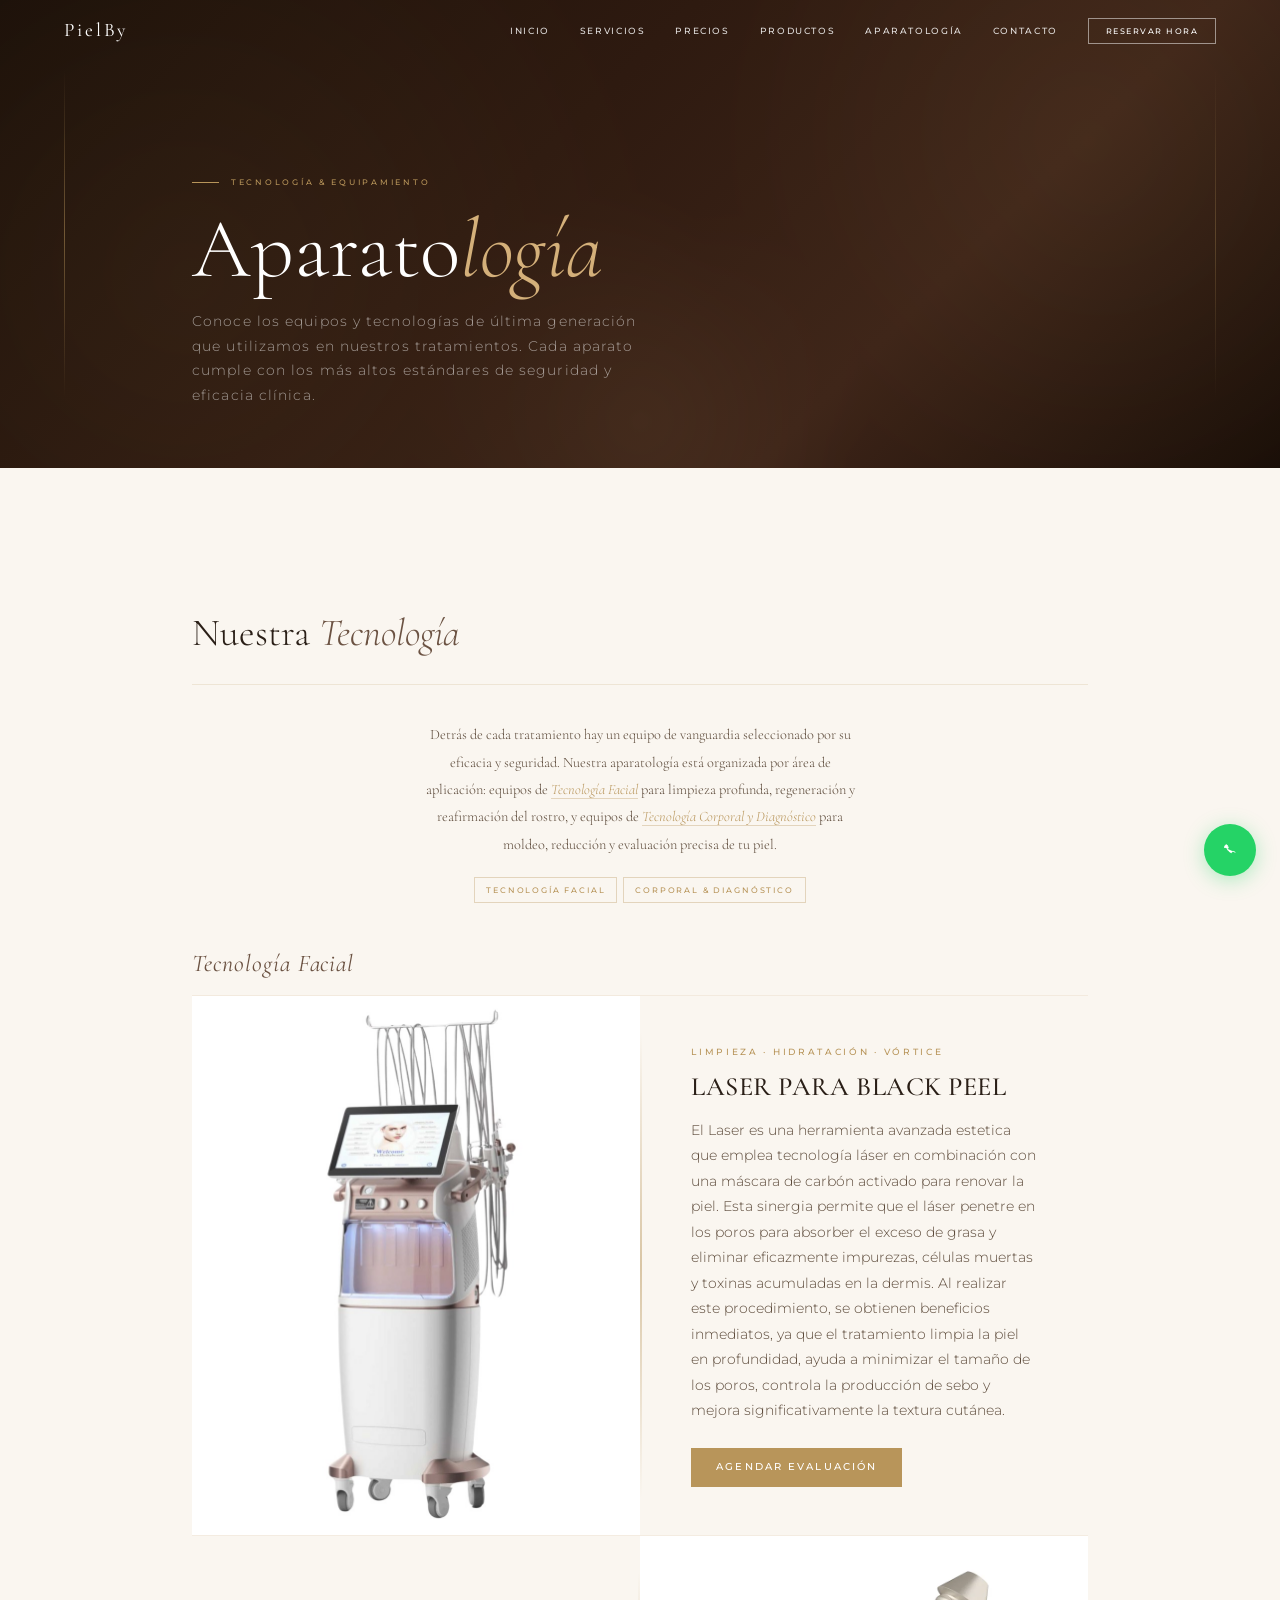
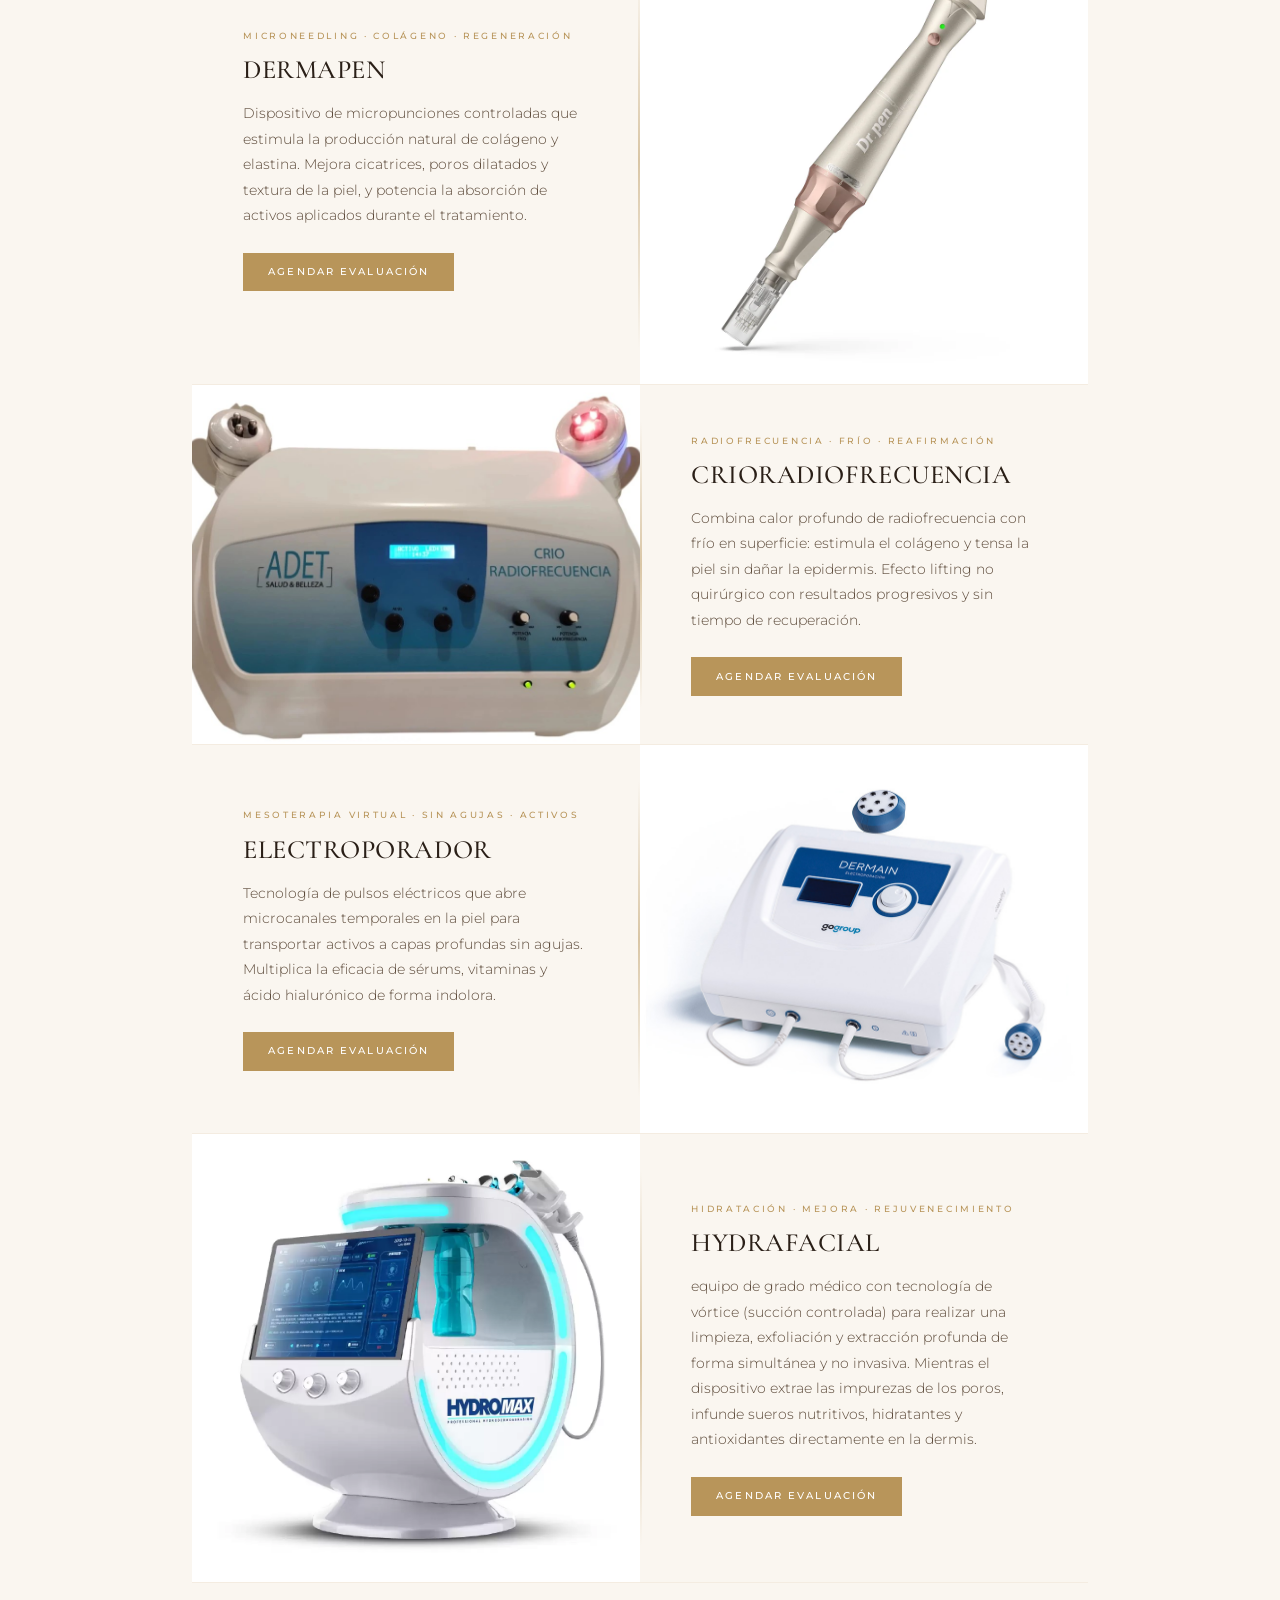
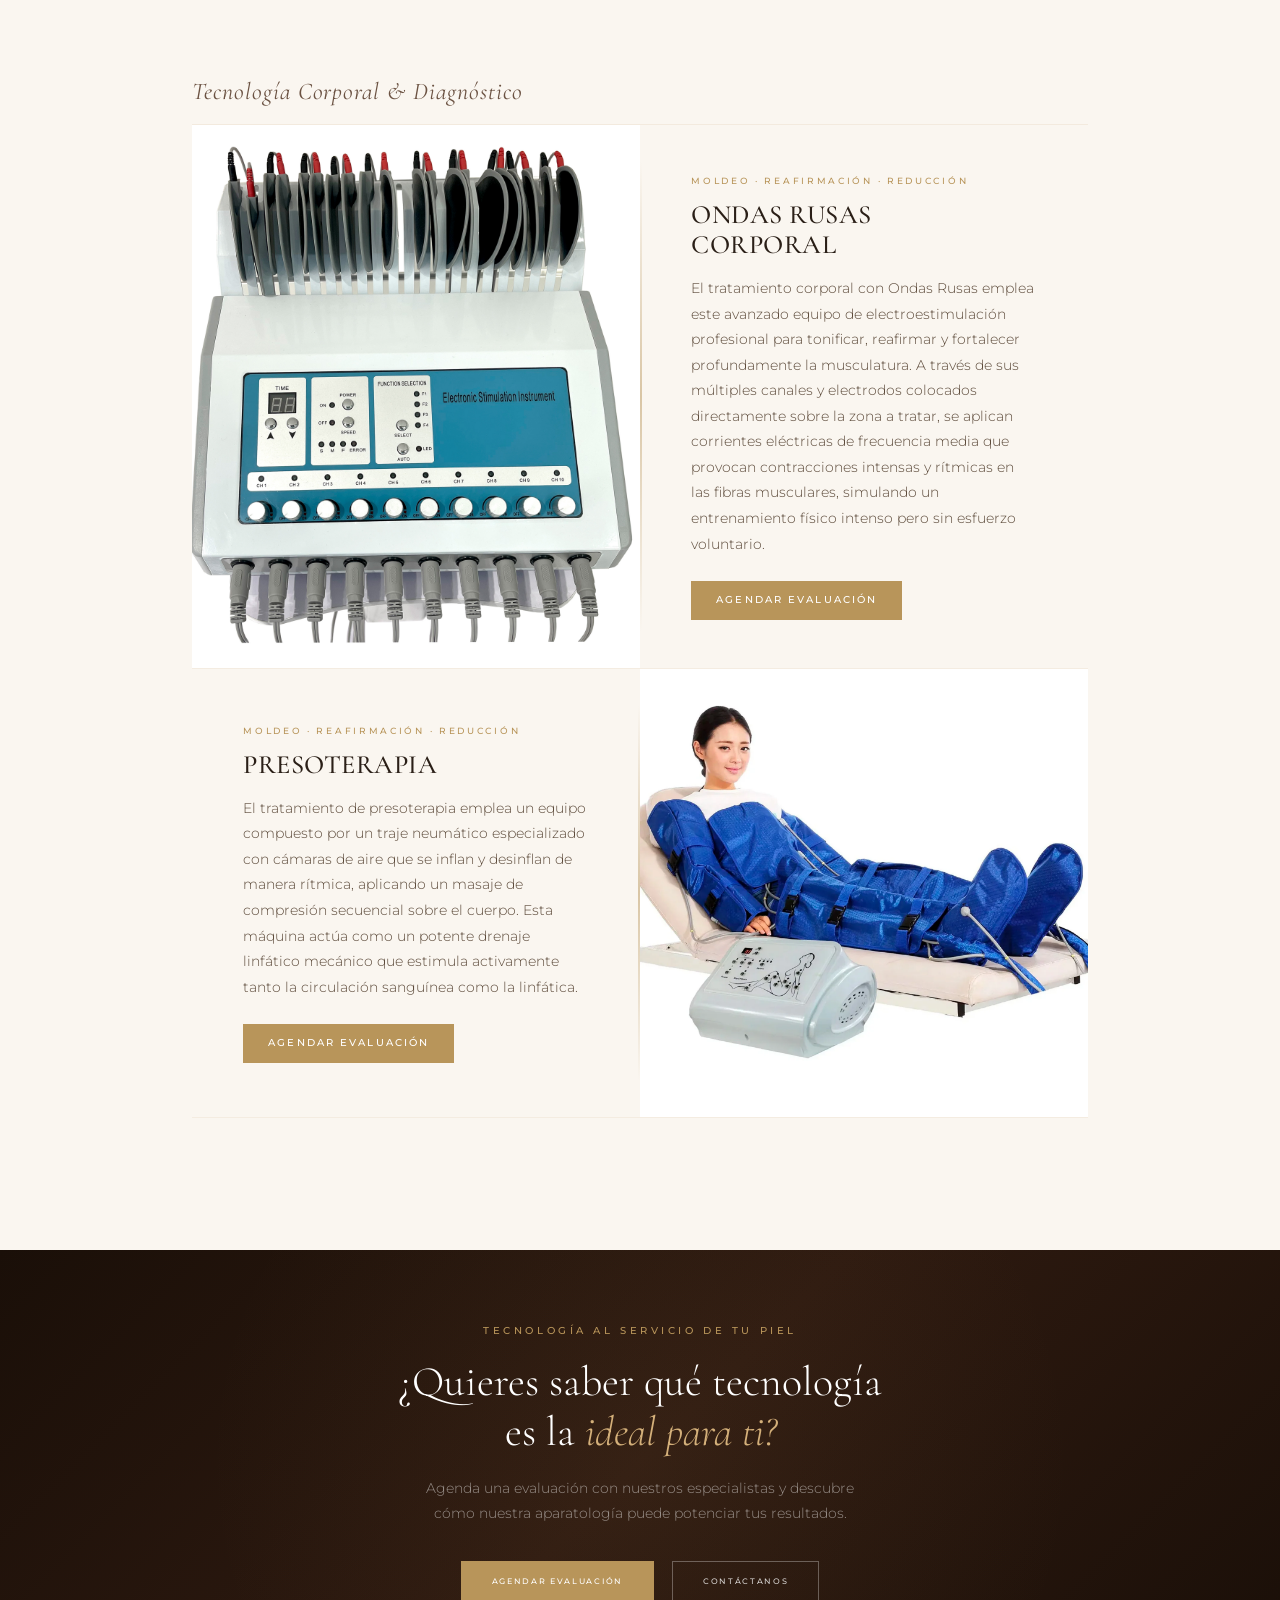
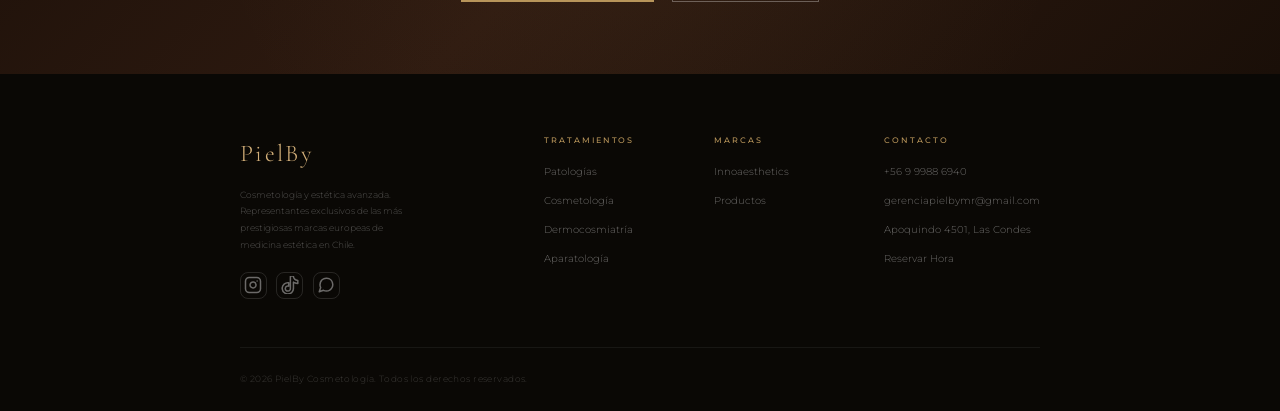
==== commit 02cbb8e0: "Realizando cambios en la distribucion de la navbar y agregando apartado de precios" ====
--- a/aparatologia.html
+++ b/aparatologia.html
@@ -243,9 +243,9 @@
 <nav id="navbar">
   <a href="index.html" class="nav-logo">PielBy</a>
   <ul class="nav-links">
-    <li><a href="/index.html#inicio">Inicio</a></li>
-    <li><a href="/index.html#nosotros">Quiénes Somos</a></li>  
+    <li><a href="/index.html#inicio">Inicio</a></li>  
     <li><a href="/servicios.html">Servicios</a></li>
+    <li><a href="/precios.html">Precios</a></li>
     <li><a href="/productos.html">Productos</a></li>
     <li><a href="/aparatologia.html">Aparatología</a></li>
     <li><a href="/index.html#contacto">Contacto</a></li>
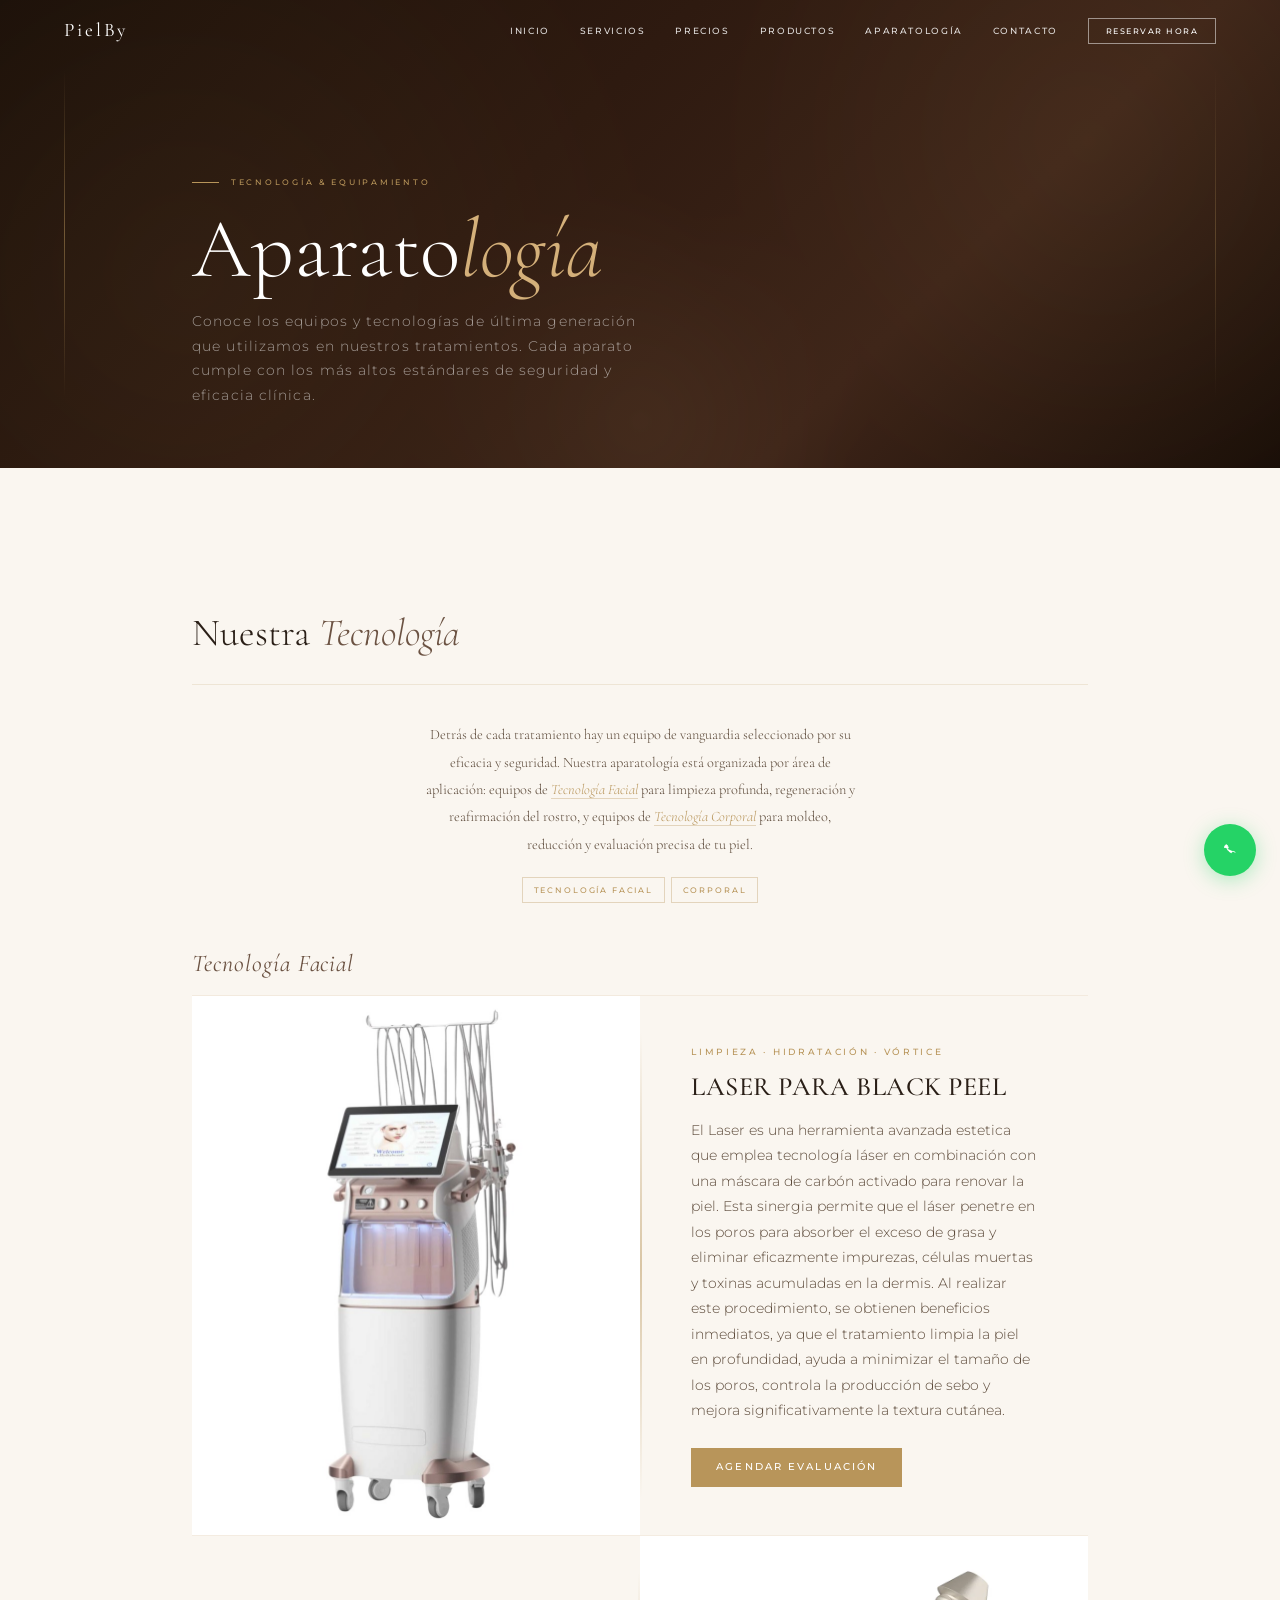
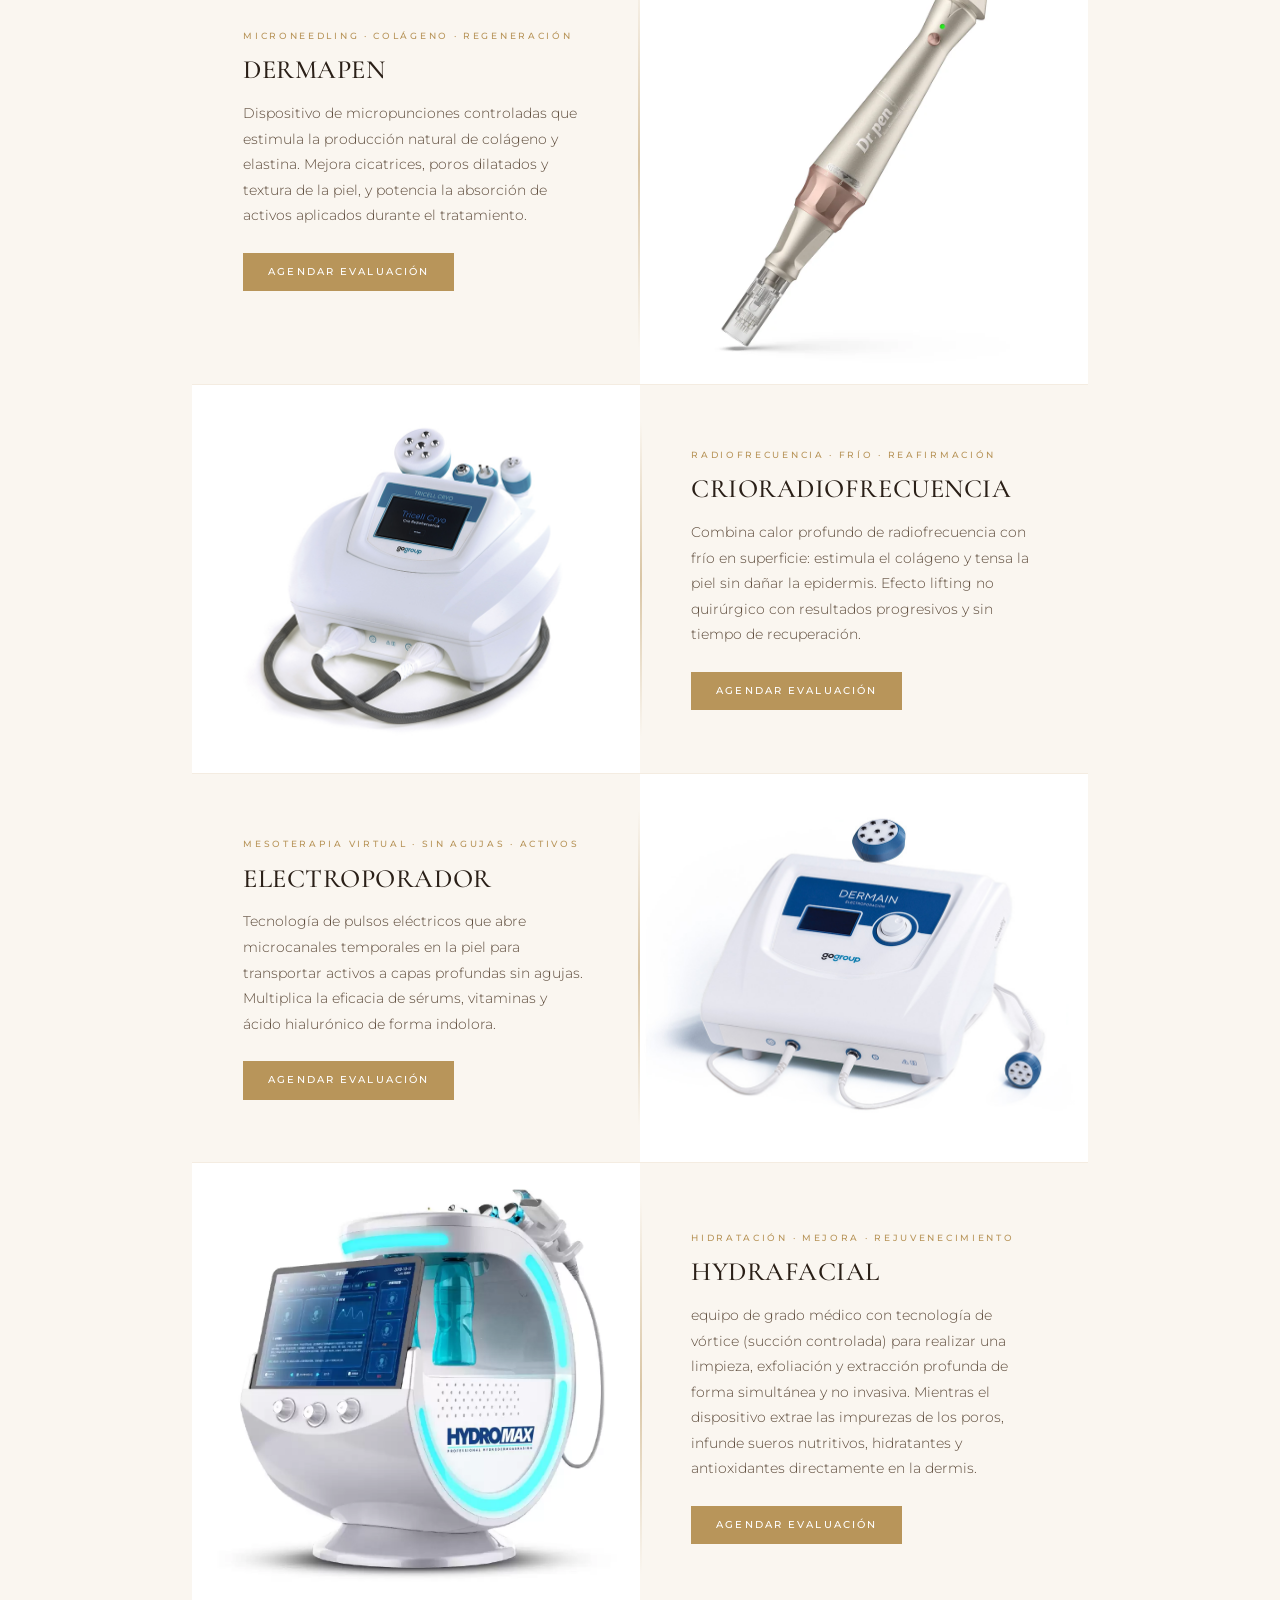
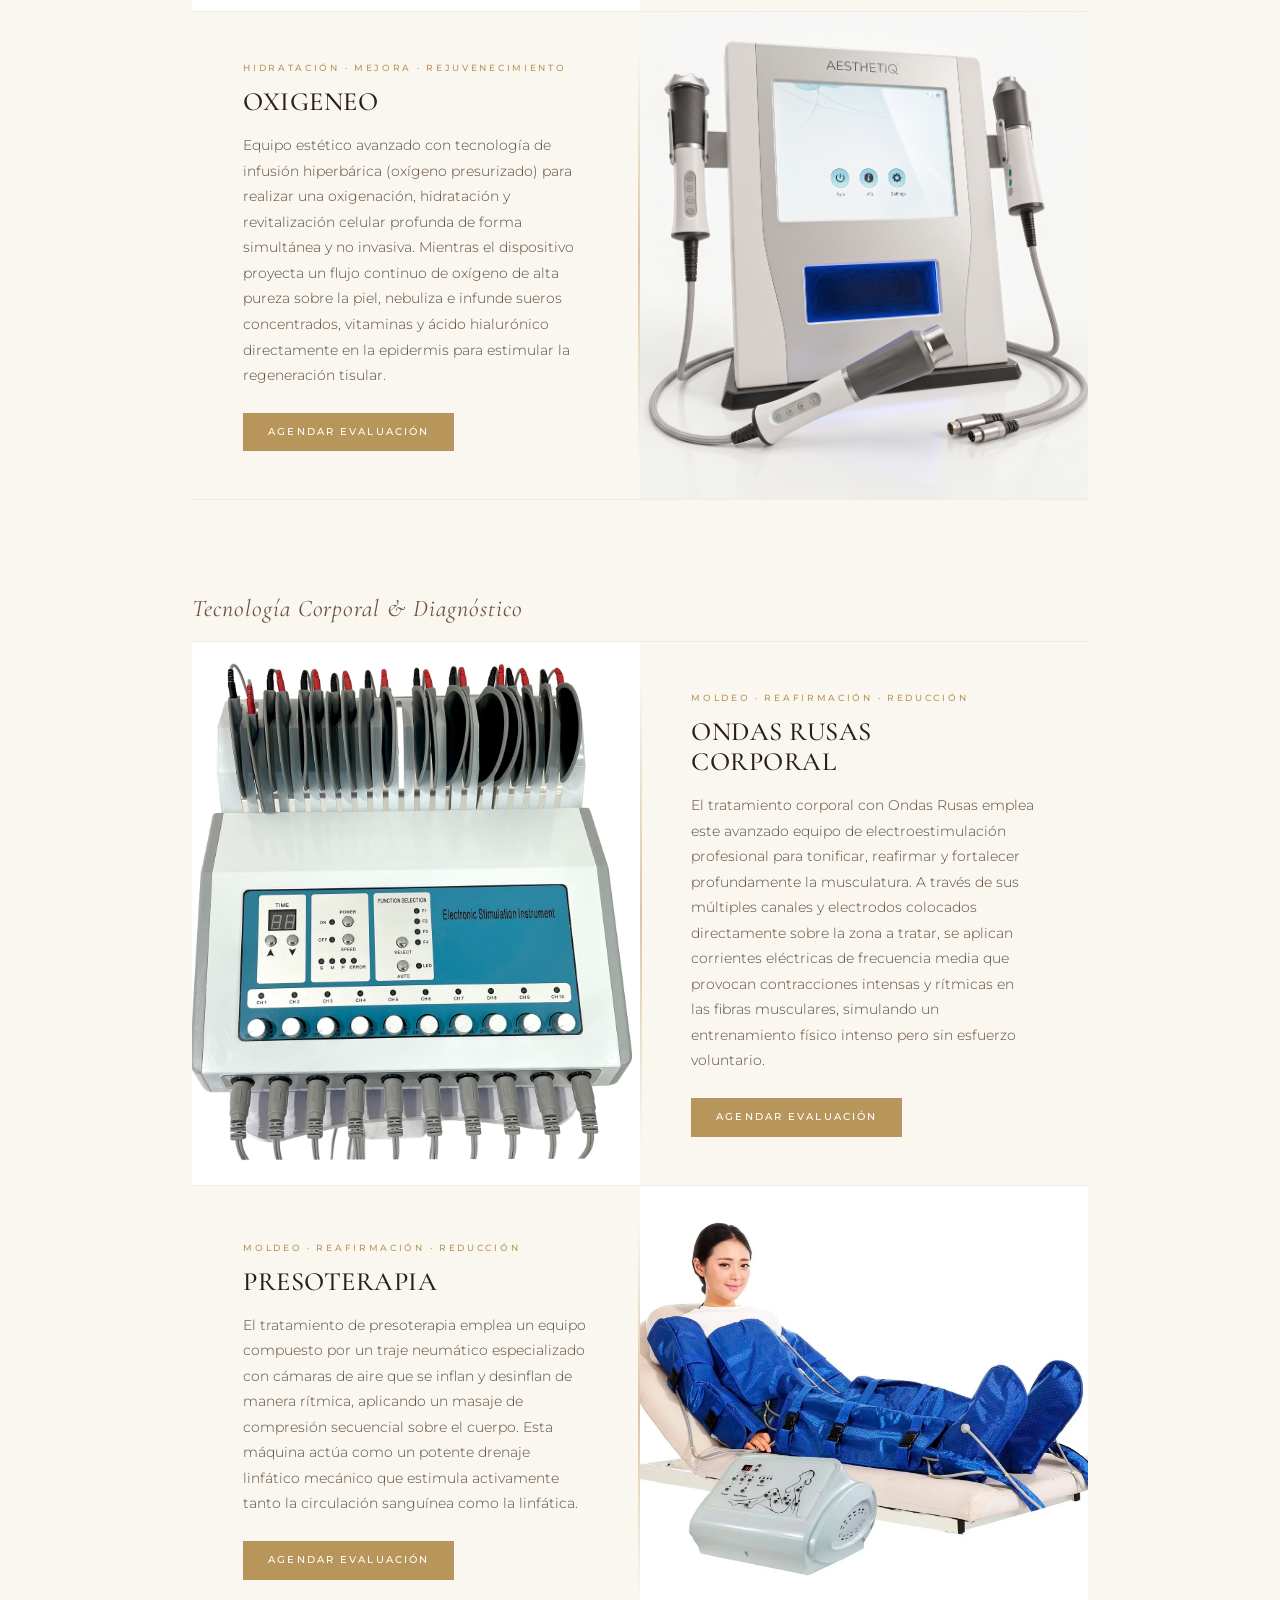
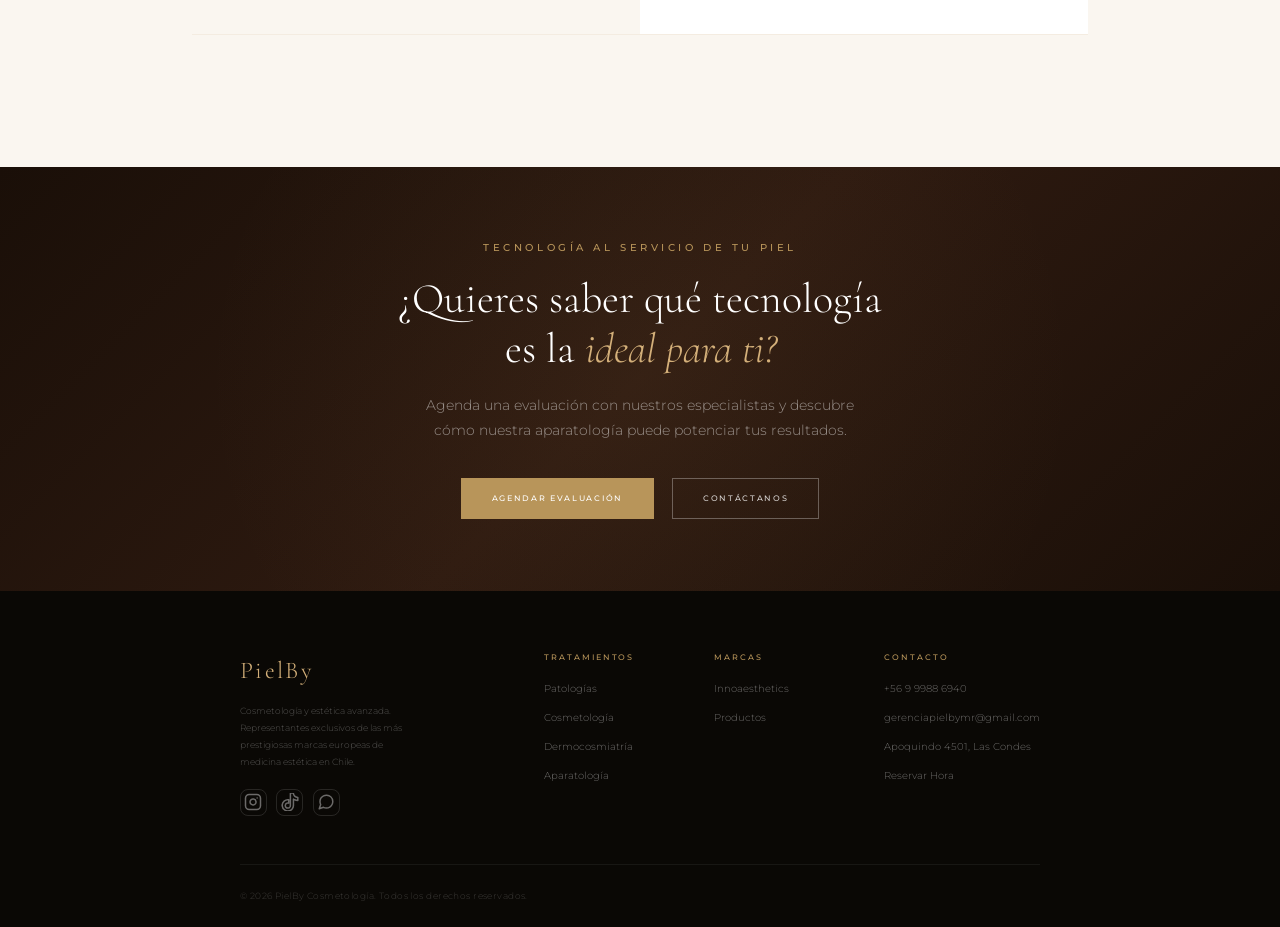
==== commit 19f95d3b: "terminando apartado de aparatologia" ====
--- a/aparatologia.html
+++ b/aparatologia.html
@@ -243,12 +243,12 @@
 <nav id="navbar">
   <a href="index.html" class="nav-logo">PielBy</a>
   <ul class="nav-links">
-    <li><a href="/index.html#inicio">Inicio</a></li>  
-    <li><a href="/servicios.html">Servicios</a></li>
-    <li><a href="/precios.html">Precios</a></li>
-    <li><a href="/productos.html">Productos</a></li>
-    <li><a href="/aparatologia.html">Aparatología</a></li>
-    <li><a href="/index.html#contacto">Contacto</a></li>
+    <li><a href="index.html#inicio">Inicio</a></li>  
+    <li><a href="servicios.html">Servicios</a></li>
+    <li><a href="precios.html">Precios</a></li>
+    <li><a href="productos.html">Productos</a></li>
+    <li><a href="aparatologia.html">Aparatología</a></li>
+    <li><a href="index.html#contacto">Contacto</a></li>
     <li><a href="https://wa.me/56999886940" class="nav-cta">Reservar Hora</a></li>
   </ul>
   <button class="hamburger" id="hamburger" aria-label="Menú">
@@ -260,10 +260,10 @@
 <div class="mobile-menu" id="mobileMenu">
   <button class="mobile-close" id="mobileClose" aria-label="Cerrar menú">✕</button>
   <a href="index.html#inicio" class="mobile-link">Inicio</a>
-  <a href="index.html#nosotros" class="mobile-link">Nosotros</a>
   <a href="servicios.html" class="mobile-link">Servicios</a>
-  <a href="aparatologia.html" class="mobile-link" style="color:var(--gold)">Aparatología</a>
+  <a href="precios.html" class="mobile-link">Precios</a>
   <a href="productos.html" class="mobile-link">Productos</a>
+  <a href="aparatologia.html" class="mobile-link">Aparatología</a>
   <a href="index.html#contacto" class="mobile-link">Contacto</a>
   <a href="https://wa.me/56999886940" class="mobile-link" style="color: var(--gold);">Reservar Hora</a>
 </div>
@@ -299,12 +299,12 @@
         Detrás de cada tratamiento hay un equipo de vanguardia seleccionado por su eficacia y seguridad.
         Nuestra aparatología está organizada por área de aplicación:
         equipos de <a href="#ap-facial">Tecnología Facial</a> para limpieza profunda, regeneración
-        y reafirmación del rostro, y equipos de <a href="#ap-corporal">Tecnología Corporal y Diagnóstico</a>
+        y reafirmación del rostro, y equipos de <a href="#ap-corporal">Tecnología Corporal</a>
         para moldeo, reducción y evaluación precisa de tu piel.
       </p>
       <div class="cat-desc-tags">
         <a href="#ap-facial" class="cat-desc-tag">Tecnología Facial</a>
-        <a href="#ap-corporal" class="cat-desc-tag">Corporal & Diagnóstico</a>
+        <a href="#ap-corporal" class="cat-desc-tag">Corporal</a>
       </div>
     </div>
   </div>
@@ -378,6 +378,19 @@
           <a href="https://wa.me/56999886940" class="tr-cta">Agendar evaluación</a>
         </div>
       </div>
+
+       <div class="tr-row">
+        <div class="tr-img">
+          <img src="Recursos/img/oxigeneo.png" alt="Tecnología para la hidratacion de la piel" loading="lazy">
+          <div class="tr-num">02</div>
+        </div>
+        <div class="tr-body">
+          <span class="tr-tag">Hidratación · Mejora · Rejuvenecimiento</span>
+          <h3 class="tr-name">oxigeneo</h3>
+          <p class="tr-desc">Equipo estético avanzado con tecnología de infusión hiperbárica (oxígeno presurizado) para realizar una oxigenación, hidratación y revitalización celular profunda de forma simultánea y no invasiva. Mientras el dispositivo proyecta un flujo continuo de oxígeno de alta pureza sobre la piel, nebuliza e infunde sueros concentrados, vitaminas y ácido hialurónico directamente en la epidermis para estimular la regeneración tisular.</p>
+          <a href="https://wa.me/56999886940" class="tr-cta">Agendar evaluación</a>
+        </div>
+       </div>
     </div>
   </div>
 
@@ -414,8 +427,11 @@
           <a href="https://wa.me/56999886940" class="tr-cta">Agendar evaluación</a>
         </div>
       </div>
-    </div>
-  </div>
+
+    </div>
+  </div>
+
+
 
 </section>
 
--- a/style.css
+++ b/style.css
@@ -1064,7 +1064,26 @@
   }
 }
 
-/* ── GUIA PIELBY ── */
+/* Contenedor principal de la guía con grilla uniforme */
+.guide-grid {
+  display: grid;
+  grid-template-columns: repeat(5, 1fr); /* 5 columnas de igual tamaño en pantallas grandes */
+  gap: 1.5rem;
+  max-width: 66.7rem;
+  margin: 0 auto;
+  align-items: stretch; /* Estira todos los elementos a la misma altura */
+}
+
+/* Enlace contenedor */
+.guide-card-link {
+  text-decoration: none;
+  color: inherit;
+  display: flex;
+  height: 100%; /* Forzar a ocupar toda la altura del grid cell */
+  width: 100%;
+}
+
+/* Tarjeta individual */
 .guide-card {
   text-align: center; 
   padding: 2.5rem 1rem; 
@@ -1072,28 +1091,60 @@
   border: 1px solid rgba(184,149,90,0.1); 
   transition: transform 0.4s, box-shadow 0.4s, background 0.4s; 
   border-radius: 4px;
-}
+  cursor: pointer;
+  
+  /* Flexbox interno para estirar verticalmente y centrar contenido */
+  display: flex;
+  flex-direction: column;
+  justify-content: center;
+  align-items: center;
+  width: 100%;
+  height: 100%;
+}
+
 .guide-card:hover { 
   transform: translateY(-8px); 
   box-shadow: 0 15px 35px rgba(74,55,40,0.08); 
   background: var(--white);
   border-color: rgba(184,149,90,0.3);
 }
+
 .guide-icon { 
   font-size: 2rem; 
   color: var(--gold); 
   margin-bottom: 1.2rem; 
 }
+
 .guide-title { 
   font-family: 'Cormorant Garamond', serif; 
   font-size: 1.55rem; 
   color: var(--text-dark); 
   margin-bottom: 0.6rem; 
 }
+
 .guide-tags { 
   font-size: 0.8rem; 
   color: var(--text-light); 
   letter-spacing: 0.05em; 
+}
+
+/* Adaptación responsiva para móviles y tablets */
+@media (max-width: 1024px) {
+  .guide-grid {
+    grid-template-columns: repeat(3, 1fr);
+  }
+}
+
+@media (max-width: 768px) {
+  .guide-grid {
+    grid-template-columns: repeat(2, 1fr);
+  }
+}
+
+@media (max-width: 480px) {
+  .guide-grid {
+    grid-template-columns: 1fr;
+  }
 }
 
 /* ── SERVICES ── */
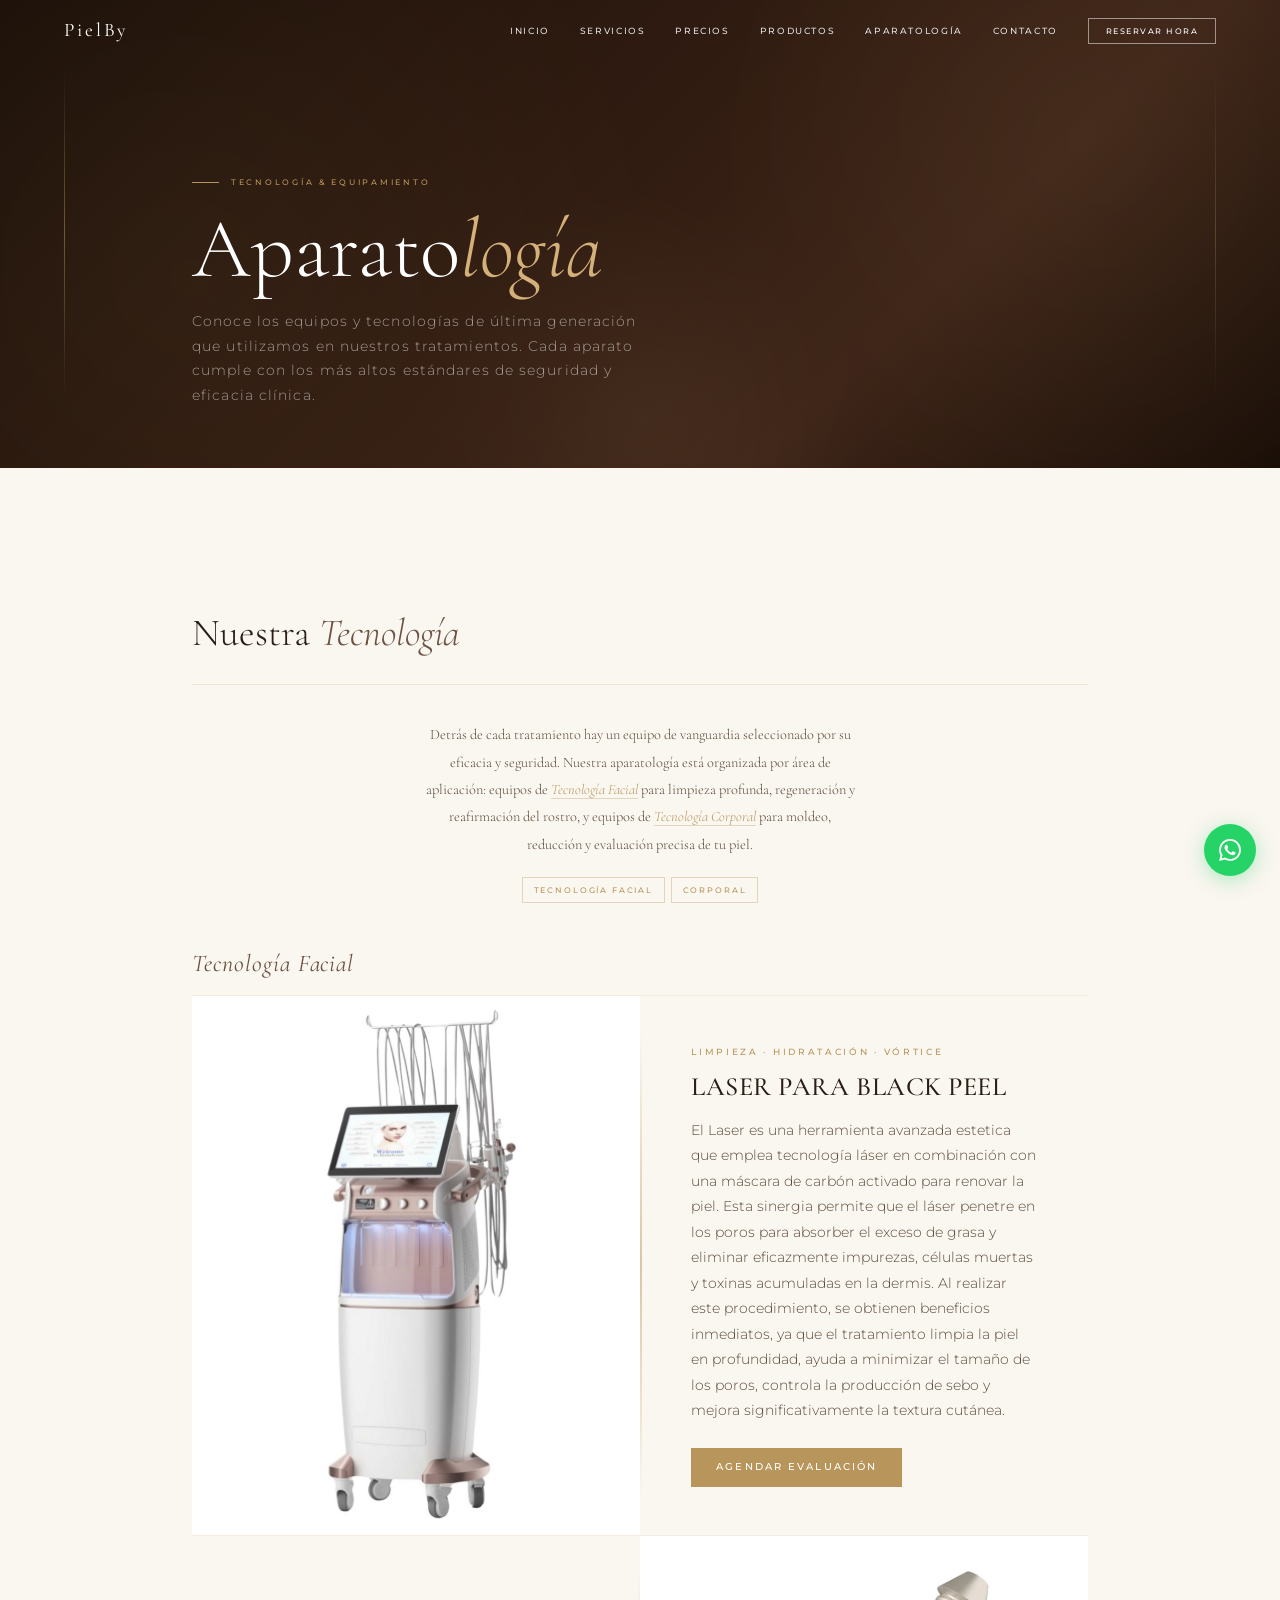
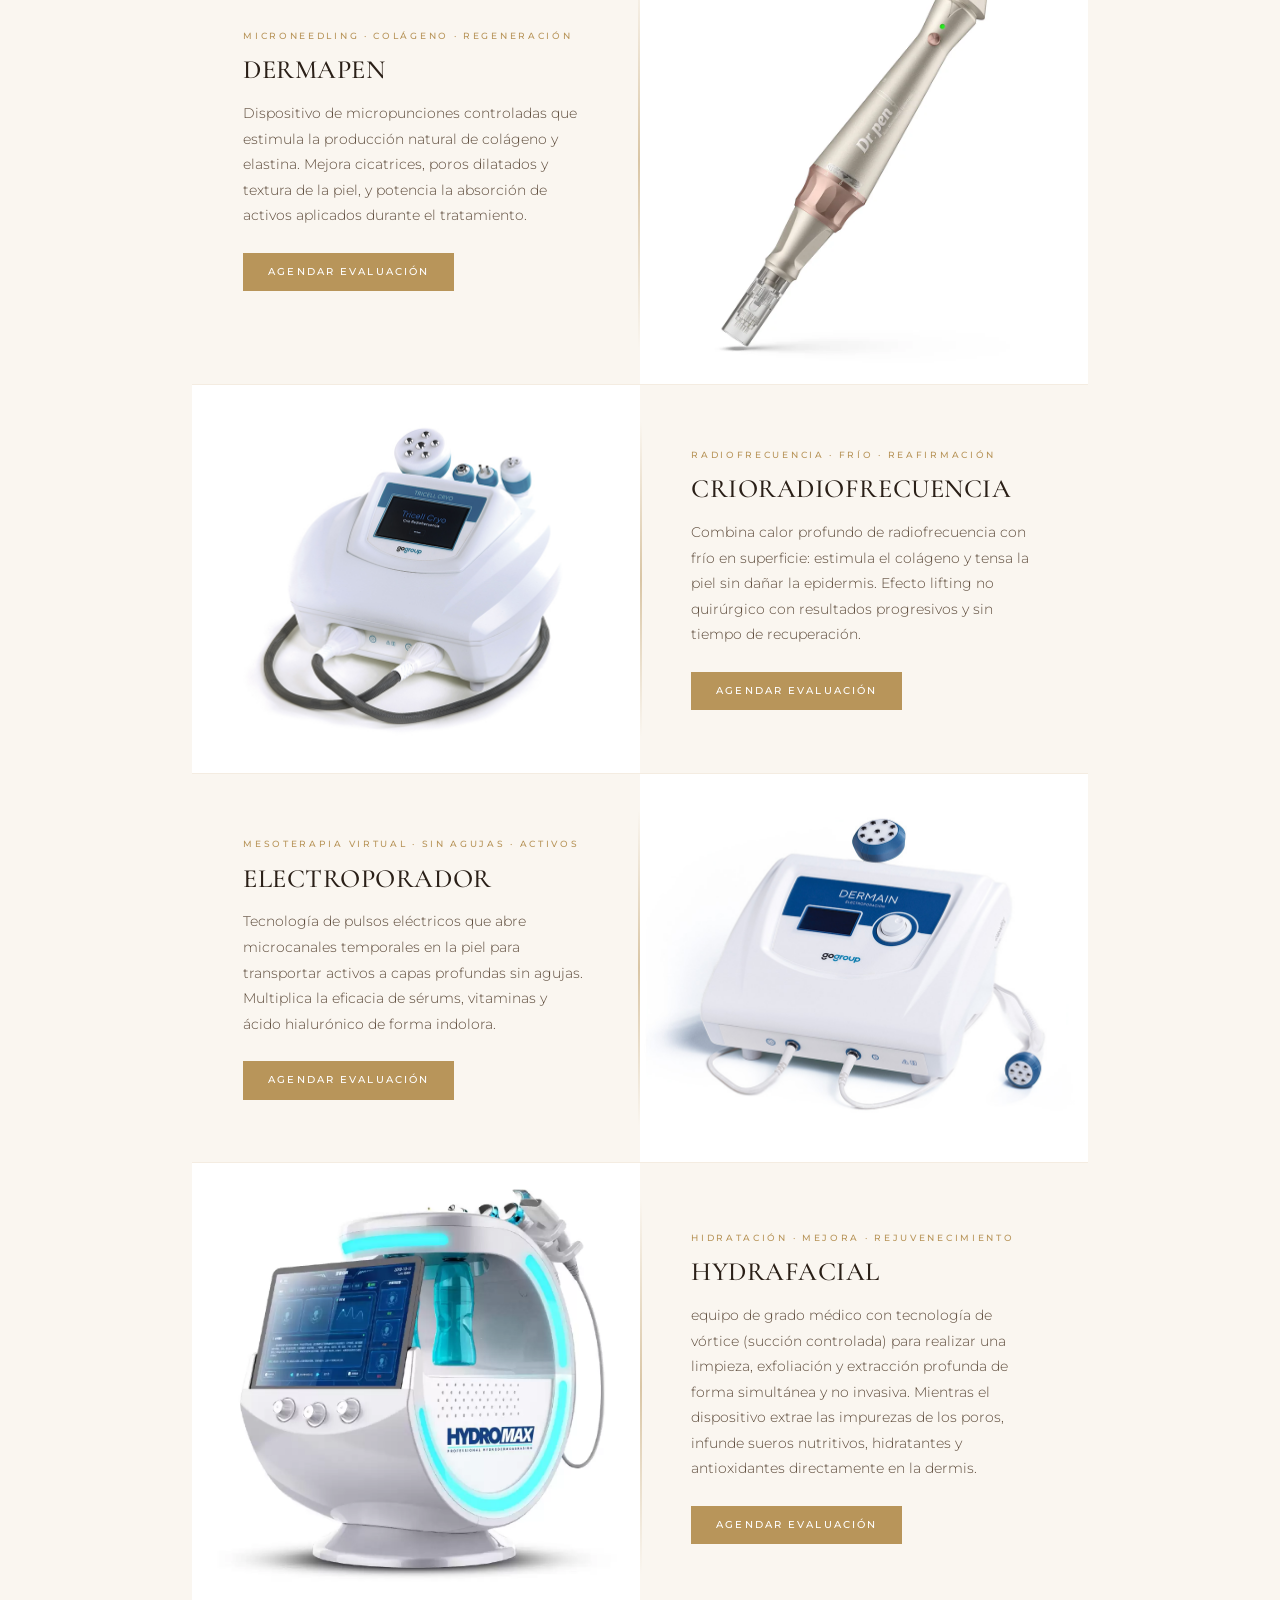
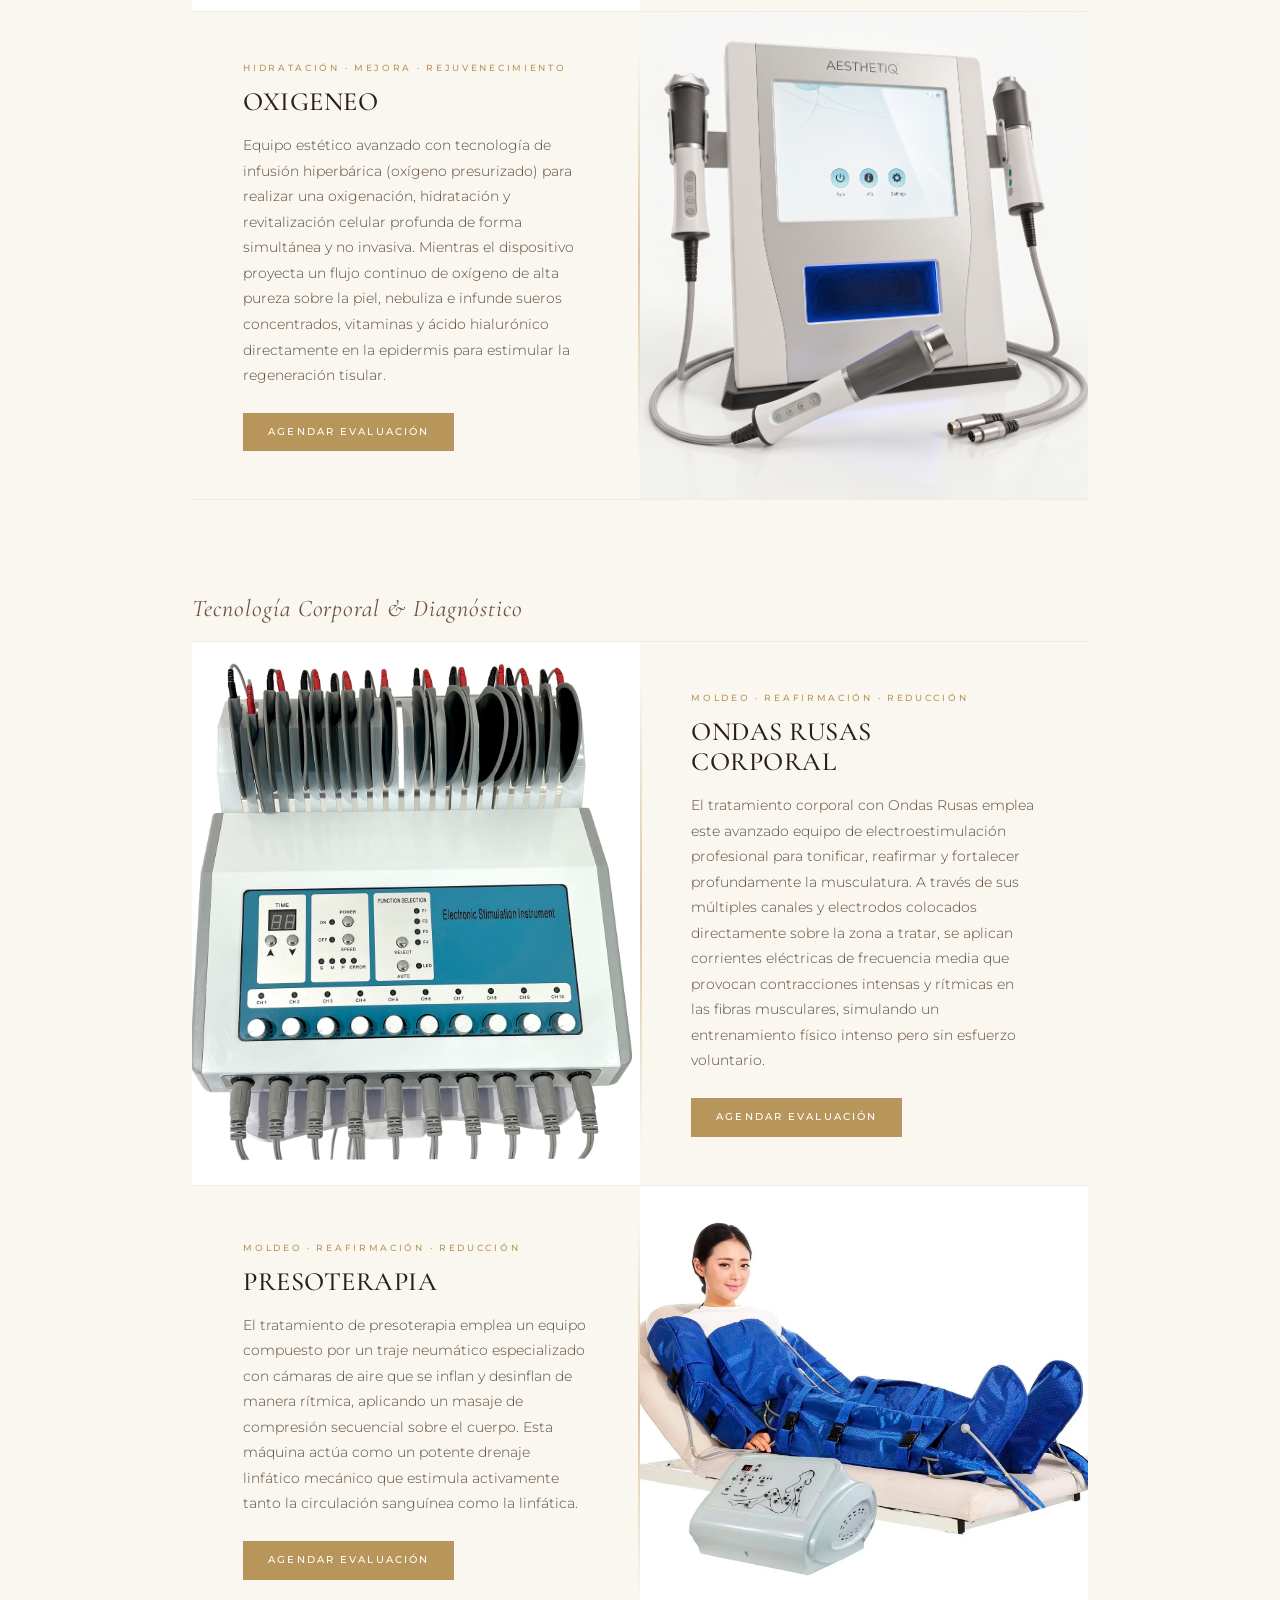
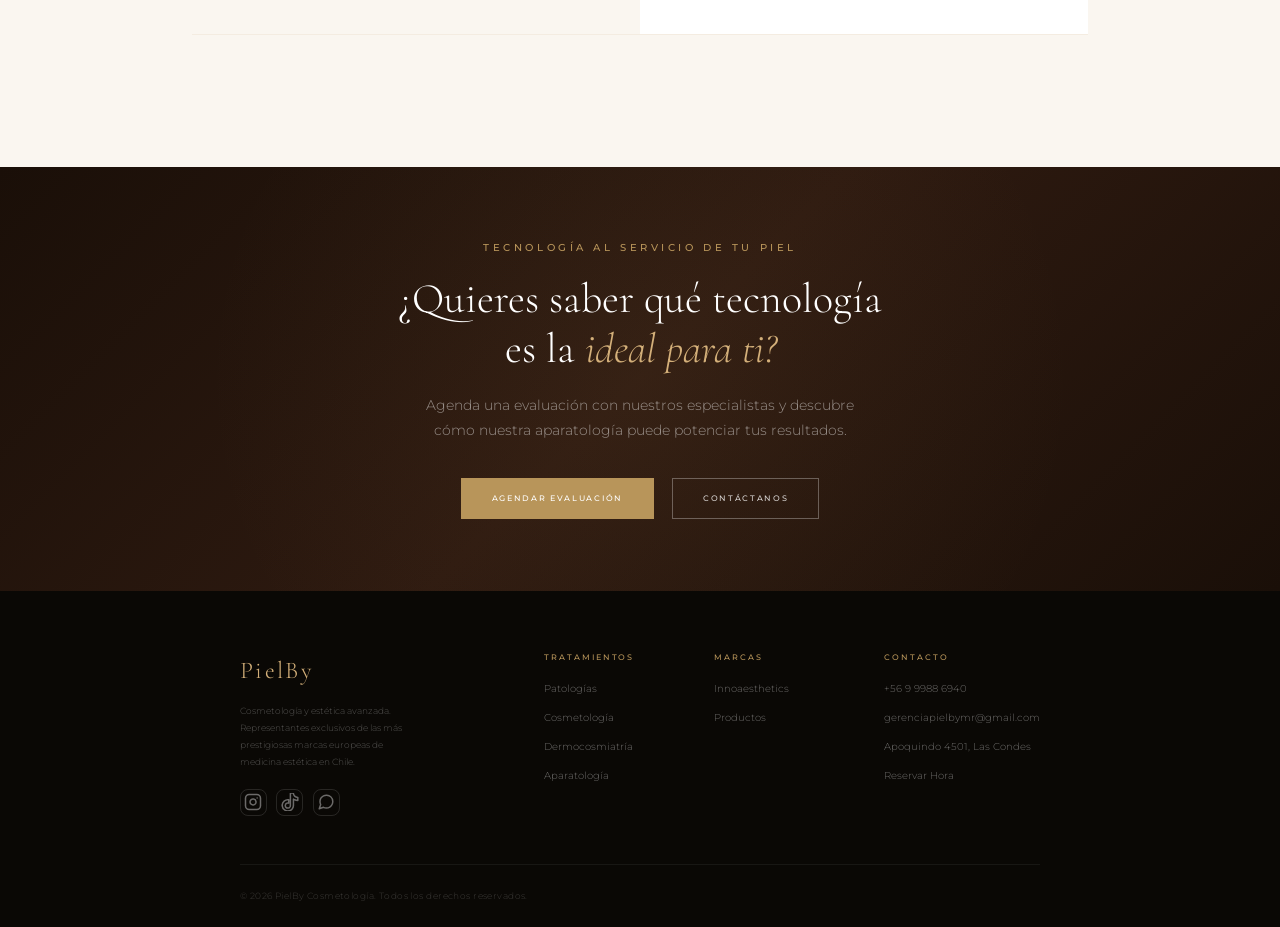
==== commit 661bc4f1: "arreglando whatsap flotante" ====
--- a/aparatologia.html
+++ b/aparatologia.html
@@ -219,7 +219,8 @@
     @media (max-width: 900px) {
       .tr-row { grid-template-columns: 1fr; min-height: auto; }
       .tr-row:nth-child(even) { direction: ltr; }
-      .tr-img { height: 300px; }
+      .tr-img {flex: 0 0 auto; border-radius: 12px; aspect-ratio: auto;}
+      .tr-img img {height: auto;object-fit: contain;}
       .tr-body { padding: 3rem 6vw; }
       .tr-body::before { top:0; bottom:0; left:0 !important; right:auto !important; }
       .cat-heading { padding: 4rem 6vw 0; }
@@ -499,7 +500,7 @@
 
 <!-- FLOATING WA -->
 <a href="https://wa.me/56999886940" target="_blank" class="wa-float" aria-label="WhatsApp">
-  <svg width="22" height="22" viewBox="0 0 24 24" fill="currentColor"><path d="M17.472 14.382c-.297-.149-1.758-.867-2.03-.967-.273-.099-.471-.148-.67.15-.197.297-.767.966-.94 1.164-.173.199-.347.223-.644.075-.297-.15-1.255-.463-2.39-1.475-.883-.788-1.48-1.761-1.653-2.059-.173-.297-.018-.458.13-.606.134-.133.298-.347.446-.52.149-.174.198-.298.298-.497.099-.198.05-.371-.025-.52-.075-.149-.669-1.612-.916-2.207-.242-.579-.487-.5 -.669 -.51 -.173 -.008 -.371 -.01 -.57 -.01 -.198 0 -.52 .074 -.792 .372 -.272 .297 -1.04 1.016 -1.04 2.479 0 1.462 1.065 2.875 1.２１３ 3.０７４ .１４９ .１９８ ₂₀₉₆ ₃.₂ ₅.₀₇₇ ₄.₄₈₇ .₇₀₉ .₃₀₆ ₁.₂₆₂ .₄₈₉ ₁.₆₉₄ .₆₂伍 .７１₂ .２２７ １.３６ .１９５ １.８７₁ .１₁８ .５７₁ -." stroke="currentColor" stroke-width="２" stroke-linecap="round" stroke-linejoin="round"></svg>
+  <svg width="22" height="22" viewBox="0 0 24 24" fill="currentColor"><path d="M17.472 14.382c-.297-.149-1.758-.867-2.03-.967-.273-.099-.471-.148-.67.15-.197.297-.767.966-.94 1.164-.173.199-.347.223-.644.075-.297-.15-1.255-.463-2.39-1.475-.883-.788-1.48-1.761-1.653-2.059-.173-.297-.018-.458.13-.606.134-.133.298-.347.446-.52.149-.174.198-.298.298-.497.099-.198.05-.371-.025-.52-.075-.149-.669-1.612-.916-2.207-.242-.579-.487-.5-.669-.51-.173-.008-.371-.01-.57-.01-.198 0-.52.074-.792.372-.272.297-1.04 1.016-1.04 2.479 0 1.462 1.065 2.875 1.213 3.074.149.198 2.096 3.2 5.077 4.487.709.306 1.262.489 1.694.625.712.227 1.36.195 1.871.118.571-.085 1.758-.719 2.006-1.413.248-.694.248-1.289.173-1.413-.074-.124-.272-.198-.57-.347m-5.421 7.403h-.004a9.87 9.87 0 01-5.031-1.378l-.361-.214-3.741.982.998-3.648-.235-.374a9.86 9.86 0 01-1.51-5.26c.001-5.45 4.436-9.884 9.888-9.884 2.64 0 5.122 1.03 6.988 2.898a9.825 9.825 0 012.893 6.994c-.003 5.45-4.437 9.884-9.885 9.884m8.413-18.297A11.815 11.815 0 0012.05 0C5.495 0 .16 5.335.157 11.892c0 2.096.547 4.142 1.588 5.945L.057 24l6.305-1.654a11.882 11.882 0 005.683 1.448h.005c6.554 0 11.89-5.335 11.893-11.893a11.821 11.821 0 00-3.48-8.413z"/></svg>
 </a>
 
 <script>
